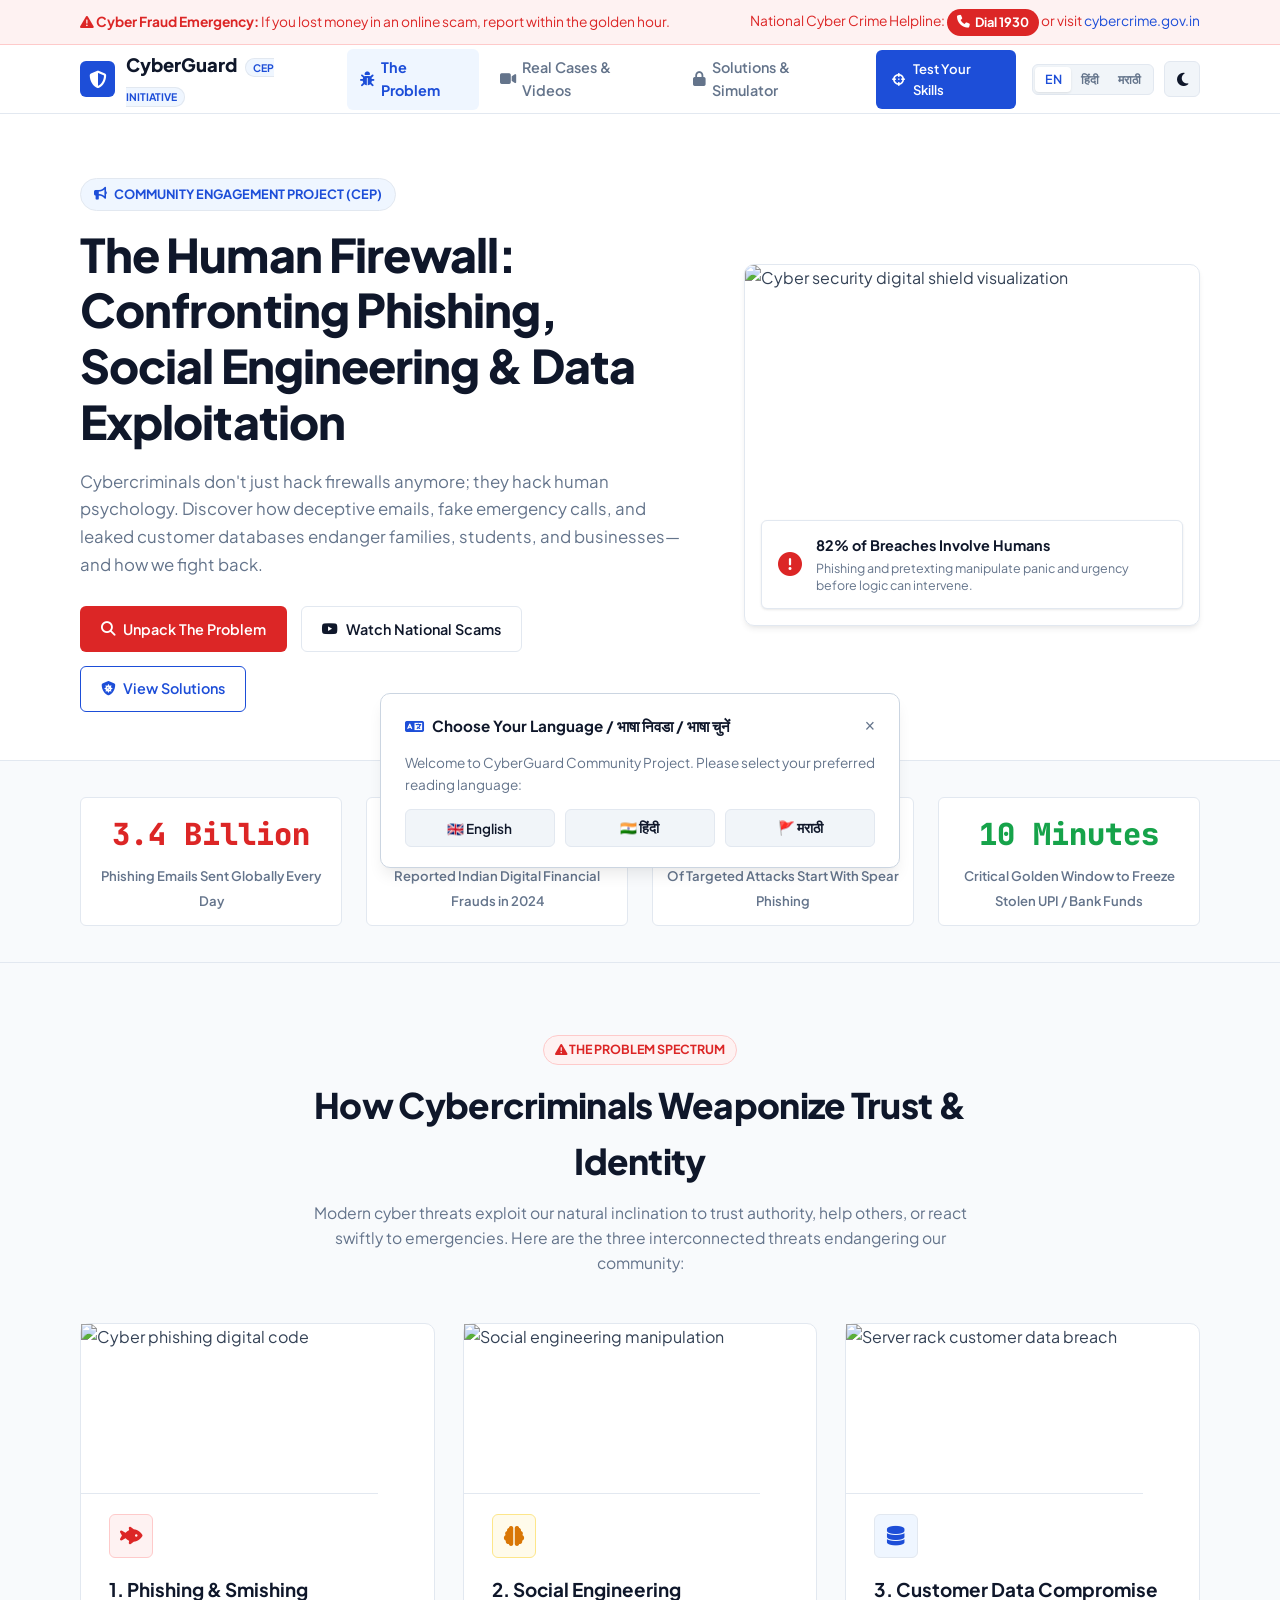
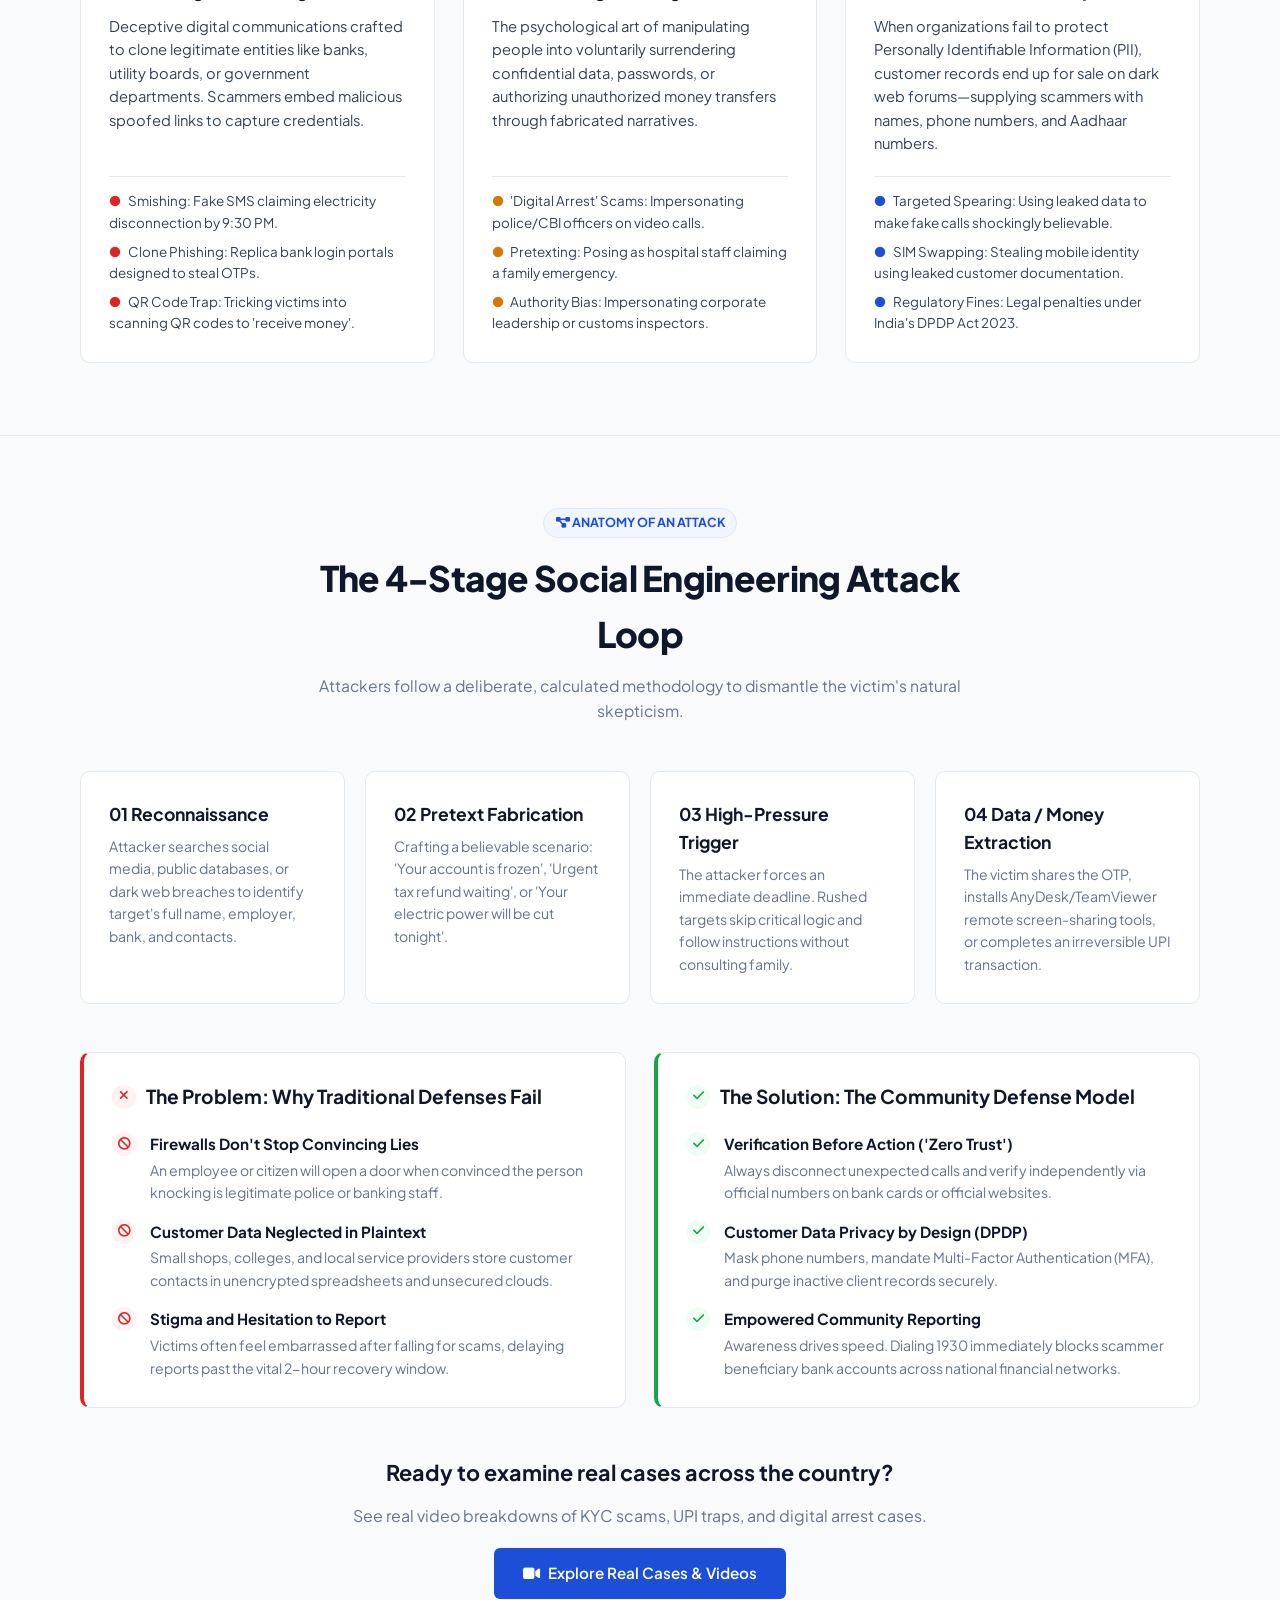
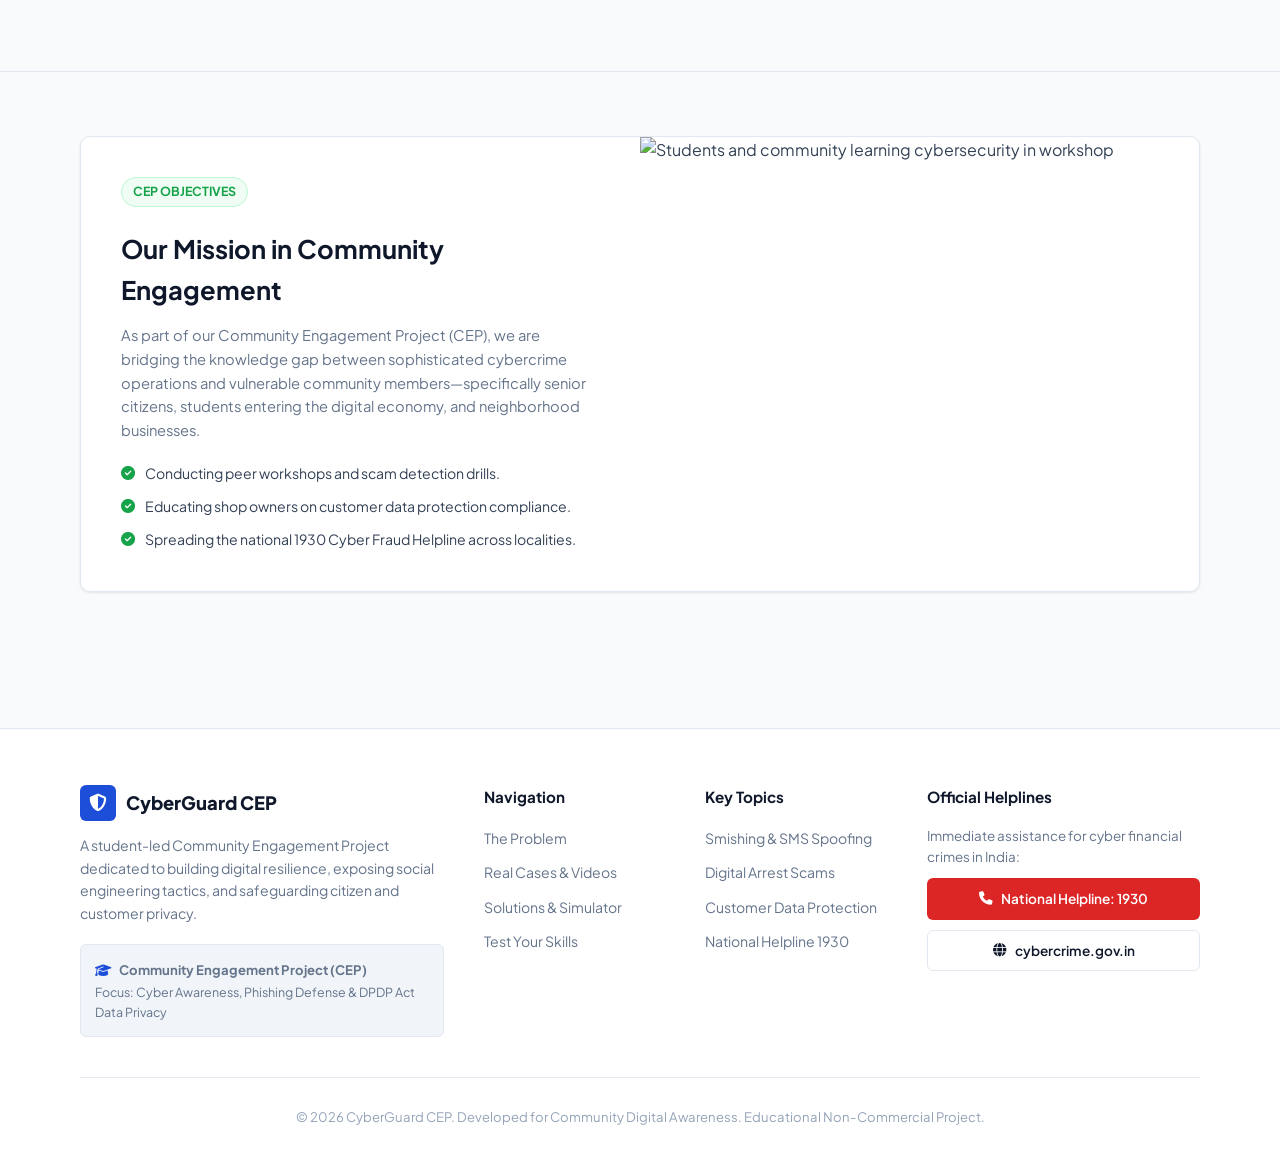
==== index.html @ ff8eccd5 "Initial commit: CyberGuard CEP website with i18n and dark/light theme" ====
<!DOCTYPE html>
<html lang="en">
<head>
  <meta charset="UTF-8">
  <meta name="viewport" content="width=device-width, initial-scale=1.0">
  <title>CyberGuard CEP | Phishing, Social Engineering & Data Protection</title>
  <meta name="description" content="Community Engagement Project on digital fraud awareness, social engineering attack tactics, and customer data privacy defense.">
  <link rel="stylesheet" href="css/style.css">
  <link rel="stylesheet" href="https://cdnjs.cloudflare.com/ajax/libs/font-awesome/6.4.0/css/all.min.css">
</head>
<body>

  <!-- Emergency Helpline Notification Bar -->
  <div class="alert-strip">
    <div class="container">
      <div>
        <i class="fa-solid fa-triangle-exclamation"></i> 
        <strong data-i18n="alert.title">Cyber Fraud Emergency:</strong> 
        <span data-i18n="alert.desc">If you lost money in an online scam, report within the golden hour.</span>
      </div>
      <div>
        <span data-i18n="alert.helpline">National Cyber Crime Helpline:</span> 
        <a href="tel:1930" class="helpline-pill"><i class="fa-solid fa-phone"></i> <span data-i18n="alert.dial">Dial 1930</span></a> 
        or visit <a href="https://cybercrime.gov.in" target="_blank" rel="noopener">cybercrime.gov.in</a>
      </div>
    </div>
  </div>

  <!-- Main Navigation Header -->
  <header class="site-header">
    <div class="container nav-wrapper">
      <a href="index.html" class="brand-logo">
        <div class="brand-icon">
          <i class="fa-solid fa-shield-halved"></i>
        </div>
        <span>CyberGuard <span class="brand-badge" data-i18n="brand.badge">CEP Initiative</span></span>
      </a>

      <button class="mobile-toggle" aria-label="Toggle navigation" aria-expanded="false">
        <i class="fa-solid fa-bars"></i>
      </button>

      <ul class="nav-links">
        <li><a href="index.html" class="nav-link active"><i class="fa-solid fa-bug"></i> <span data-i18n="nav.problem">The Problem</span></a></li>
        <li><a href="cases-and-media.html" class="nav-link"><i class="fa-solid fa-video"></i> <span data-i18n="nav.cases">Real Cases & Videos</span></a></li>
        <li><a href="solutions.html" class="nav-link"><i class="fa-solid fa-lock"></i> <span data-i18n="nav.solutions">Solutions & Simulator</span></a></li>
        <li><a href="solutions.html#interactive-sim" class="btn btn-primary" style="padding: 0.45rem 0.9rem; font-size: 0.82rem;"><i class="fa-solid fa-crosshairs"></i> <span data-i18n="nav.test">Test Your Skills</span></a></li>
      </ul>

      <!-- Controls Hub: Language Switcher + Theme Toggle -->
      <div class="nav-controls">
        <div class="lang-switch" title="Change Language / भाषा बदला">
          <button class="lang-btn active" data-lang="en">EN</button>
          <button class="lang-btn" data-lang="hi">हिंदी</button>
          <button class="lang-btn" data-lang="mr">मराठी</button>
        </div>

        <button class="theme-toggle-btn" aria-label="Toggle dark/light theme" title="Toggle theme">
          <i class="fa-solid fa-moon"></i>
        </button>
      </div>
    </div>
  </header>

  <!-- Hero Section -->
  <section class="hero">
    <div class="container hero-grid">
      <div class="hero-text">
        <div class="hero-tag">
          <i class="fa-solid fa-bullhorn"></i> <span data-i18n="hero.tag">Community Engagement Project (CEP)</span>
        </div>
        <h1 class="hero-title" data-i18n="hero.title">
          The Human Firewall: Confronting Phishing, Social Engineering & Data Exploitation
        </h1>
        <p class="hero-lead" data-i18n="hero.lead">
          Cybercriminals don't just hack firewalls anymore; they hack human psychology. Discover how deceptive emails, fake emergency calls, and leaked customer databases endanger families, students, and businesses—and how we fight back.
        </p>
        <div class="hero-actions">
          <a href="#problem-breakdown" class="btn btn-danger">
            <i class="fa-solid fa-magnifying-glass"></i> <span data-i18n="hero.btn.problem">Unpack The Problem</span>
          </a>
          <a href="cases-and-media.html" class="btn btn-secondary">
            <i class="fa-brands fa-youtube"></i> <span data-i18n="hero.btn.videos">Watch National Scams</span>
          </a>
          <a href="solutions.html" class="btn btn-outline">
            <i class="fa-solid fa-shield-virus"></i> <span data-i18n="hero.btn.solutions">View Solutions</span>
          </a>
        </div>
      </div>

      <div class="hero-visual">
        <div class="hero-image-card">
          <img src="https://images.unsplash.com/photo-1563986768609-322da13575f3?auto=format&fit=crop&w=1000&q=80" alt="Cyber security digital shield visualization">
          <div class="image-overlay-badge">
            <i class="fa-solid fa-circle-exclamation"></i>
            <div>
              <h4 data-i18n="hero.badge.title">82% of Breaches Involve Humans</h4>
              <p data-i18n="hero.badge.desc">Phishing and pretexting manipulate panic and urgency before logic can intervene.</p>
            </div>
          </div>
        </div>
      </div>
    </div>
  </section>

  <!-- Metrics Strip -->
  <div class="metrics-strip">
    <div class="container">
      <div class="metrics-grid">
        <div class="metric-item">
          <span class="metric-number danger" data-i18n="metric1.num">3.4 Billion</span>
          <span class="metric-label" data-i18n="metric1.label">Phishing Emails Sent Globally Every Day</span>
        </div>
        <div class="metric-item">
          <span class="metric-number amber" data-i18n="metric2.num">₹1,750+ Cr</span>
          <span class="metric-label" data-i18n="metric2.label">Reported Indian Digital Financial Frauds in 2024</span>
        </div>
        <div class="metric-item">
          <span class="metric-number" data-i18n="metric3.num">91%</span>
          <span class="metric-label" data-i18n="metric3.label">Of Targeted Attacks Start With Spear Phishing</span>
        </div>
        <div class="metric-item">
          <span class="metric-number" style="color: var(--success);" data-i18n="metric4.num">10 Minutes</span>
          <span class="metric-label" data-i18n="metric4.label">Critical Golden Window to Freeze Stolen UPI / Bank Funds</span>
        </div>
      </div>
    </div>
  </div>

  <!-- Core Problem Breakdown Section -->
  <section class="problems-section" id="problem-breakdown">
    <div class="container">
      <div class="section-header">
        <span class="section-tag danger"><i class="fa-solid fa-triangle-exclamation"></i> <span data-i18n="prob.tag">The Problem Spectrum</span></span>
        <h2 class="section-title" data-i18n="prob.title">How Cybercriminals Weaponize Trust & Identity</h2>
        <p class="section-desc" data-i18n="prob.desc">
          Modern cyber threats exploit our natural inclination to trust authority, help others, or react swiftly to emergencies. Here are the three interconnected threats endangering our community:
        </p>
      </div>

      <div class="cards-grid">
        <!-- Threat 1: Phishing & Smishing -->
        <div class="card">
          <img src="https://images.unsplash.com/photo-1550751827-4bd374c3f58b?auto=format&fit=crop&w=600&q=80" alt="Cyber phishing digital code" class="card-img-top">
          <div class="card-icon red">
            <i class="fa-solid fa-fish-fins"></i>
          </div>
          <h3 class="card-title" data-i18n="card1.title">1. Phishing & Smishing</h3>
          <p class="card-text" data-i18n="card1.desc">
            Deceptive digital communications crafted to clone legitimate entities like banks, utility boards, or government departments. Scammers embed malicious spoofed links to capture credentials.
          </p>
          <div class="threat-meta">
            <div class="threat-item">
              <span style="color: var(--danger); margin-right: 0.3rem;">●</span> <span data-i18n="card1.item1">Smishing: Fake SMS claiming electricity disconnection by 9:30 PM.</span>
            </div>
            <div class="threat-item">
              <span style="color: var(--danger); margin-right: 0.3rem;">●</span> <span data-i18n="card1.item2">Clone Phishing: Replica bank login portals designed to steal OTPs.</span>
            </div>
            <div class="threat-item">
              <span style="color: var(--danger); margin-right: 0.3rem;">●</span> <span data-i18n="card1.item3">QR Code Trap: Tricking victims into scanning QR codes to 'receive money'.</span>
            </div>
          </div>
        </div>

        <!-- Threat 2: Social Engineering -->
        <div class="card">
          <img src="https://images.unsplash.com/photo-1526374965328-7f61d4dc18c5?auto=format&fit=crop&w=600&q=80" alt="Social engineering manipulation" class="card-img-top">
          <div class="card-icon amber">
            <i class="fa-solid fa-brain"></i>
          </div>
          <h3 class="card-title" data-i18n="card2.title">2. Social Engineering</h3>
          <p class="card-text" data-i18n="card2.desc">
            The psychological art of manipulating people into voluntarily surrendering confidential data, passwords, or authorizing unauthorized money transfers through fabricated narratives.
          </p>
          <div class="threat-meta">
            <div class="threat-item">
              <span style="color: var(--warning); margin-right: 0.3rem;">●</span> <span data-i18n="card2.item1">'Digital Arrest' Scams: Impersonating police/CBI officers on video calls.</span>
            </div>
            <div class="threat-item">
              <span style="color: var(--warning); margin-right: 0.3rem;">●</span> <span data-i18n="card2.item2">Pretexting: Posing as hospital staff claiming a family emergency.</span>
            </div>
            <div class="threat-item">
              <span style="color: var(--warning); margin-right: 0.3rem;">●</span> <span data-i18n="card2.item3">Authority Bias: Impersonating corporate leadership or customs inspectors.</span>
            </div>
          </div>
        </div>

        <!-- Threat 3: Customer Data Compromise -->
        <div class="card">
          <img src="https://images.unsplash.com/photo-1558494949-ef010cbdcc31?auto=format&fit=crop&w=600&q=80" alt="Server rack customer data breach" class="card-img-top">
          <div class="card-icon blue">
            <i class="fa-solid fa-database"></i>
          </div>
          <h3 class="card-title" data-i18n="card3.title">3. Customer Data Compromise</h3>
          <p class="card-text" data-i18n="card3.desc">
            When organizations fail to protect Personally Identifiable Information (PII), customer records end up for sale on dark web forums—supplying scammers with names, phone numbers, and Aadhaar numbers.
          </p>
          <div class="threat-meta">
            <div class="threat-item">
              <span style="color: var(--primary); margin-right: 0.3rem;">●</span> <span data-i18n="card3.item1">Targeted Spearing: Using leaked data to make fake calls shockingly believable.</span>
            </div>
            <div class="threat-item">
              <span style="color: var(--primary); margin-right: 0.3rem;">●</span> <span data-i18n="card3.item2">SIM Swapping: Stealing mobile identity using leaked customer documentation.</span>
            </div>
            <div class="threat-item">
              <span style="color: var(--primary); margin-right: 0.3rem;">●</span> <span data-i18n="card3.item3">Regulatory Fines: Legal penalties under India's DPDP Act 2023.</span>
            </div>
          </div>
        </div>
      </div>
    </div>
  </section>

  <!-- Problem Anatomy: The Social Engineering Lifecycle -->
  <section class="comparison-section">
    <div class="container">
      <div class="section-header">
        <span class="section-tag"><i class="fa-solid fa-diagram-project"></i> <span data-i18n="loop.tag">Anatomy of an Attack</span></span>
        <h2 class="section-title" data-i18n="loop.title">The 4-Stage Social Engineering Attack Loop</h2>
        <p class="section-desc" data-i18n="loop.desc">
          Attackers follow a deliberate, calculated methodology to dismantle the victim's natural skepticism.
        </p>
      </div>

      <div style="display: grid; grid-template-columns: repeat(auto-fit, minmax(240px, 1fr)); gap: 1.25rem; margin-bottom: 3rem;">
        <div class="comp-box">
          <h4 style="font-size: 1.1rem; color: var(--text-main); margin-bottom: 0.4rem;" data-i18n="loop.s1.title">01 Reconnaissance</h4>
          <p style="font-size: 0.88rem; color: var(--text-muted);" data-i18n="loop.s1.desc">Attacker searches social media, public databases, or dark web breaches to identify target's full name, employer, bank, and contacts.</p>
        </div>

        <div class="comp-box">
          <h4 style="font-size: 1.1rem; color: var(--text-main); margin-bottom: 0.4rem;" data-i18n="loop.s2.title">02 Pretext Fabrication</h4>
          <p style="font-size: 0.88rem; color: var(--text-muted);" data-i18n="loop.s2.desc">Crafting a believable scenario: 'Your account is frozen', 'Urgent tax refund waiting', or 'Your electric power will be cut tonight'.</p>
        </div>

        <div class="comp-box">
          <h4 style="font-size: 1.1rem; color: var(--text-main); margin-bottom: 0.4rem;" data-i18n="loop.s3.title">03 High-Pressure Trigger</h4>
          <p style="font-size: 0.88rem; color: var(--text-muted);" data-i18n="loop.s3.desc">The attacker forces an immediate deadline. Rushed targets skip critical logic and follow instructions without consulting family.</p>
        </div>

        <div class="comp-box">
          <h4 style="font-size: 1.1rem; color: var(--text-main); margin-bottom: 0.4rem;" data-i18n="loop.s4.title">04 Data / Money Extraction</h4>
          <p style="font-size: 0.88rem; color: var(--text-muted);" data-i18n="loop.s4.desc">The victim shares the OTP, installs AnyDesk/TeamViewer remote screen-sharing tools, or completes an irreversible UPI transaction.</p>
        </div>
      </div>

      <!-- Problem vs Solution Direct Comparison Grid -->
      <div class="comparison-grid">
        <div class="comp-box problem">
          <div class="comp-header">
            <span class="comp-icon danger"><i class="fa-solid fa-xmark"></i></span>
            <h3 data-i18n="comp.prob.title">The Problem: Why Traditional Defenses Fail</h3>
          </div>
          <ul class="comp-list">
            <li class="comp-item">
              <div class="comp-icon danger"><i class="fa-solid fa-ban"></i></div>
              <div class="comp-details">
                <strong data-i18n="comp.prob.1.t">Firewalls Don't Stop Convincing Lies</strong>
                <p data-i18n="comp.prob.1.d">An employee or citizen will open a door when convinced the person knocking is legitimate police or banking staff.</p>
              </div>
            </li>
            <li class="comp-item">
              <div class="comp-icon danger"><i class="fa-solid fa-ban"></i></div>
              <div class="comp-details">
                <strong data-i18n="comp.prob.2.t">Customer Data Neglected in Plaintext</strong>
                <p data-i18n="comp.prob.2.d">Small shops, colleges, and local service providers store customer contacts in unencrypted spreadsheets and unsecured clouds.</p>
              </div>
            </li>
            <li class="comp-item">
              <div class="comp-icon danger"><i class="fa-solid fa-ban"></i></div>
              <div class="comp-details">
                <strong data-i18n="comp.prob.3.t">Stigma and Hesitation to Report</strong>
                <p data-i18n="comp.prob.3.d">Victims often feel embarrassed after falling for scams, delaying reports past the vital 2-hour recovery window.</p>
              </div>
            </li>
          </ul>
        </div>

        <div class="comp-box solution">
          <div class="comp-header">
            <span class="comp-icon success"><i class="fa-solid fa-check"></i></span>
            <h3 data-i18n="comp.sol.title">The Solution: The Community Defense Model</h3>
          </div>
          <ul class="comp-list">
            <li class="comp-item">
              <div class="comp-icon success"><i class="fa-solid fa-check"></i></div>
              <div class="comp-details">
                <strong data-i18n="comp.sol.1.t">Verification Before Action ('Zero Trust')</strong>
                <p data-i18n="comp.sol.1.d">Always disconnect unexpected calls and verify independently via official numbers on bank cards or official websites.</p>
              </div>
            </li>
            <li class="comp-item">
              <div class="comp-icon success"><i class="fa-solid fa-check"></i></div>
              <div class="comp-details">
                <strong data-i18n="comp.sol.2.t">Customer Data Privacy by Design (DPDP)</strong>
                <p data-i18n="comp.sol.2.d">Mask phone numbers, mandate Multi-Factor Authentication (MFA), and purge inactive client records securely.</p>
              </div>
            </li>
            <li class="comp-item">
              <div class="comp-icon success"><i class="fa-solid fa-check"></i></div>
              <div class="comp-details">
                <strong data-i18n="comp.sol.3.t">Empowered Community Reporting</strong>
                <p data-i18n="comp.sol.3.d">Awareness drives speed. Dialing 1930 immediately blocks scammer beneficiary bank accounts across national financial networks.</p>
              </div>
            </li>
          </ul>
        </div>
      </div>

      <!-- Quick Action CTA -->
      <div style="text-align: center; margin-top: 3rem;">
        <h3 style="font-size: 1.35rem; margin-bottom: 0.75rem; color: var(--text-main);" data-i18n="cta.cases.title">Ready to examine real cases across the country?</h3>
        <p style="color: var(--text-muted); margin-bottom: 1.25rem;" data-i18n="cta.cases.desc">See real video breakdowns of KYC scams, UPI traps, and digital arrest cases.</p>
        <a href="cases-and-media.html" class="btn btn-primary" style="font-size: 0.95rem; padding: 0.75rem 1.75rem;">
          <i class="fa-solid fa-video"></i> <span data-i18n="cta.cases.btn">Explore Real Cases & Videos</span>
        </a>
      </div>
    </div>
  </section>

  <!-- Community Impact & Workshop Section -->
  <section style="padding: 4rem 0;">
    <div class="container">
      <div style="background-color: var(--bg-surface); border: 1px solid var(--border-color); border-radius: var(--radius-md); overflow: hidden; display: grid; grid-template-columns: 1fr 1fr; align-items: center; box-shadow: var(--shadow-sm);">
        <div style="padding: 2.5rem;">
          <span class="section-tag success" data-i18n="ws.tag">CEP Objectives</span>
          <h3 style="font-size: 1.6rem; margin: 0.65rem 0 0.85rem; color: var(--text-main);" data-i18n="ws.title">Our Mission in Community Engagement</h3>
          <p style="color: var(--text-muted); font-size: 0.92rem; margin-bottom: 1.25rem;" data-i18n="ws.desc">
            As part of our Community Engagement Project (CEP), we are bridging the knowledge gap between sophisticated cybercrime operations and vulnerable community members—specifically senior citizens, students entering the digital economy, and neighborhood businesses.
          </p>
          <div style="display: flex; flex-direction: column; gap: 0.65rem;">
            <div style="display: flex; align-items: center; gap: 0.65rem; color: var(--text-body); font-size: 0.88rem;">
              <i class="fa-solid fa-circle-check" style="color: var(--success);"></i> <span data-i18n="ws.i1">Conducting peer workshops and scam detection drills.</span>
            </div>
            <div style="display: flex; align-items: center; gap: 0.65rem; color: var(--text-body); font-size: 0.88rem;">
              <i class="fa-solid fa-circle-check" style="color: var(--success);"></i> <span data-i18n="ws.i2">Educating shop owners on customer data protection compliance.</span>
            </div>
            <div style="display: flex; align-items: center; gap: 0.65rem; color: var(--text-body); font-size: 0.88rem;">
              <i class="fa-solid fa-circle-check" style="color: var(--success);"></i> <span data-i18n="ws.i3">Spreading the national 1930 Cyber Fraud Helpline across localities.</span>
            </div>
          </div>
        </div>
        <div style="height: 100%; min-height: 300px;">
          <img src="https://images.unsplash.com/photo-1531482615713-2afd69097998?auto=format&fit=crop&w=800&q=80" alt="Students and community learning cybersecurity in workshop" style="width: 100%; height: 100%; object-fit: cover;">
        </div>
      </div>
    </div>
  </section>

  <!-- Site Footer -->
  <footer class="site-footer">
    <div class="container">
      <div class="footer-grid">
        <div class="footer-col">
          <div class="brand-logo" style="margin-bottom: 0.85rem;">
            <div class="brand-icon"><i class="fa-solid fa-shield-halved"></i></div>
            <span>CyberGuard CEP</span>
          </div>
          <p style="font-size: 0.88rem; color: var(--text-muted); margin-bottom: 1.25rem;" data-i18n="footer.desc">
            A student-led Community Engagement Project dedicated to building digital resilience, exposing social engineering tactics, and safeguarding citizen and customer privacy.
          </p>
          <div class="cep-badge-box">
            <i class="fa-solid fa-graduation-cap" style="color: var(--primary); margin-right: 0.4rem;"></i>
            <strong data-i18n="footer.badge.t">Community Engagement Project (CEP)</strong>
            <div style="font-size: 0.78rem; margin-top: 0.2rem;" data-i18n="footer.badge.d">Focus: Cyber Awareness, Phishing Defense & DPDP Act Data Privacy</div>
          </div>
        </div>

        <div class="footer-col">
          <h4 data-i18n="footer.nav">Navigation</h4>
          <ul class="footer-links">
            <li><a href="index.html" data-i18n="nav.problem">The Problem</a></li>
            <li><a href="cases-and-media.html" data-i18n="nav.cases">Real Cases & Videos</a></li>
            <li><a href="solutions.html" data-i18n="nav.solutions">Solutions & Simulator</a></li>
            <li><a href="solutions.html#interactive-sim" data-i18n="nav.test">Test Your Skills</a></li>
          </ul>
        </div>

        <div class="footer-col">
          <h4 data-i18n="footer.topics">Key Topics</h4>
          <ul class="footer-links">
            <li><a href="index.html#problem-breakdown">Smishing & SMS Spoofing</a></li>
            <li><a href="cases-and-media.html#scenarios">Digital Arrest Scams</a></li>
            <li><a href="solutions.html#customer-protection">Customer Data Protection</a></li>
            <li><a href="solutions.html#emergency-response">National Helpline 1930</a></li>
          </ul>
        </div>

        <div class="footer-col">
          <h4 data-i18n="footer.help">Official Helplines</h4>
          <p style="font-size: 0.84rem; color: var(--text-muted); margin-bottom: 0.65rem;" data-i18n="footer.help.desc">
            Immediate assistance for cyber financial crimes in India:
          </p>
          <div style="margin-bottom: 0.65rem;">
            <a href="tel:1930" class="btn btn-danger" style="width: 100%; font-size: 0.85rem; padding: 0.55rem;">
              <i class="fa-solid fa-phone"></i> National Helpline: 1930
            </a>
          </div>
          <a href="https://cybercrime.gov.in" target="_blank" rel="noopener" class="btn btn-secondary" style="width: 100%; font-size: 0.85rem; padding: 0.55rem;">
            <i class="fa-solid fa-globe"></i> cybercrime.gov.in
          </a>
        </div>
      </div>

      <div class="footer-bottom">
        <p data-i18n="footer.copy">© 2026 CyberGuard CEP. Developed for Community Digital Awareness. Educational Non-Commercial Project.</p>
      </div>
    </div>
  </footer>

  <!-- Language Selection Toast (Prompted on initial visit) -->
  <div class="lang-toast-container" id="lang-toast">
    <div class="lang-toast">
      <div class="lang-toast-header">
        <h4><i class="fa-solid fa-language" style="color: var(--primary);"></i> <span data-i18n="toast.title">Choose Your Language / भाषा निवडा / भाषा चुनें</span></h4>
        <button class="lang-toast-close" aria-label="Close language selector">&times;</button>
      </div>
      <div class="lang-toast-body">
        <p data-i18n="toast.desc">Welcome to CyberGuard Community Project. Please select your preferred reading language:</p>
      </div>
      <div class="lang-toast-options">
        <button class="lang-toast-btn" data-lang="en">🇬🇧 English</button>
        <button class="lang-toast-btn" data-lang="hi">🇮🇳 हिंदी</button>
        <button class="lang-toast-btn" data-lang="mr">🚩 मराठी</button>
      </div>
    </div>
  </div>

  <script src="js/i18n.js"></script>
  <script src="js/main.js"></script>
</body>
</html>
---- css/style.css ----
/* ==========================================================================
   CyberGuard CEP - Community Engagement Project
   Clean, Professional, Handcrafted Stylesheet with Light/Dark Theme & i18n
   ========================================================================== */

@import url('https://fonts.googleapis.com/css2?family=Plus+Jakarta+Sans:wght@400;500;600;700;800&family=JetBrains+Mono:wght@400;500;600&display=swap');

/* --- LIGHT THEME (Default) --- */
:root {
  --bg-page: #f8fafc;
  --bg-surface: #ffffff;
  --bg-subtle: #f1f5f9;
  --bg-card: #ffffff;
  --bg-card-hover: #f8fafc;

  --border-color: #e2e8f0;
  --border-hover: #cbd5e1;

  --text-main: #0f172a;
  --text-body: #334155;
  --text-muted: #64748b;
  --text-dim: #94a3b8;

  --primary: #1d4ed8;       /* Trustworthy Navy / Royal Blue */
  --primary-hover: #1e40af;
  --primary-subtle: #eff6ff;

  --danger: #dc2626;
  --danger-subtle: #fef2f2;
  --danger-border: #fecaca;

  --warning: #d97706;
  --warning-subtle: #fffbeb;
  --warning-border: #fde68a;

  --success: #16a34a;
  --success-subtle: #f0fdf4;
  --success-border: #bbf7d0;

  --radius-sm: 6px;
  --radius-md: 10px;
  --radius-lg: 16px;
  --radius-full: 9999px;

  --shadow-sm: 0 1px 3px rgba(0, 0, 0, 0.06), 0 1px 2px rgba(0, 0, 0, 0.04);
  --shadow-md: 0 4px 6px -1px rgba(0, 0, 0, 0.07), 0 2px 4px -2px rgba(0, 0, 0, 0.05);
  --shadow-lg: 0 10px 15px -3px rgba(0, 0, 0, 0.08), 0 4px 6px -4px rgba(0, 0, 0, 0.04);

  --header-bg: rgba(255, 255, 255, 0.94);
  --header-border: #e2e8f0;
  --code-bg: #f1f5f9;
}

/* --- DARK THEME OVERRIDES --- */
[data-theme="dark"] {
  --bg-page: #0b1120;
  --bg-surface: #131d33;
  --bg-subtle: #1a2642;
  --bg-card: #15203b;
  --bg-card-hover: #1c2b4e;

  --border-color: #243456;
  --border-hover: #334b7a;

  --text-main: #f8fafc;
  --text-body: #cbd5e1;
  --text-muted: #94a3b8;
  --text-dim: #64748b;

  --primary: #38bdf8;
  --primary-hover: #0ea5e9;
  --primary-subtle: rgba(56, 189, 248, 0.12);

  --danger: #ef4444;
  --danger-subtle: rgba(239, 68, 68, 0.14);
  --danger-border: rgba(239, 68, 68, 0.3);

  --warning: #f59e0b;
  --warning-subtle: rgba(245, 158, 11, 0.14);
  --warning-border: rgba(245, 158, 11, 0.3);

  --success: #10b981;
  --success-subtle: rgba(16, 185, 129, 0.14);
  --success-border: rgba(16, 185, 129, 0.3);

  --shadow-sm: 0 1px 3px rgba(0, 0, 0, 0.3);
  --shadow-md: 0 4px 8px rgba(0, 0, 0, 0.4);
  --shadow-lg: 0 10px 20px rgba(0, 0, 0, 0.5);

  --header-bg: rgba(11, 17, 32, 0.92);
  --header-border: #243456;
  --code-bg: #1a2642;
}

/* --- RESET & FOUNDATION --- */
*, *::before, *::after {
  box-sizing: border-box;
  margin: 0;
  padding: 0;
}

html {
  scroll-behavior: smooth;
  font-size: 16px;
}

body {
  font-family: 'Plus Jakarta Sans', system-ui, -apple-system, sans-serif;
  background-color: var(--bg-page);
  color: var(--text-body);
  line-height: 1.6;
  transition: background-color 0.25s ease, color 0.25s ease;
  min-height: 100vh;
}

a {
  color: var(--primary);
  text-decoration: none;
  transition: color 0.2s ease;
}

a:hover {
  text-decoration: underline;
}

img {
  max-width: 100%;
  height: auto;
  display: block;
}

.container {
  width: 100%;
  max-width: 1160px;
  margin: 0 auto;
  padding: 0 1.25rem;
}

/* --- EMERGENCY STRIP --- */
.alert-strip {
  background-color: var(--danger-subtle);
  border-bottom: 1px solid var(--danger-border);
  padding: 0.55rem 0;
  font-size: 0.86rem;
  color: var(--danger);
}

.alert-strip .container {
  display: flex;
  align-items: center;
  justify-content: space-between;
  flex-wrap: wrap;
  gap: 0.5rem;
}

.alert-strip strong {
  font-weight: 700;
}

.helpline-pill {
  background-color: var(--danger);
  color: #ffffff !important;
  padding: 0.2rem 0.6rem;
  border-radius: var(--radius-full);
  font-weight: 700;
  font-size: 0.8rem;
  display: inline-flex;
  align-items: center;
  gap: 0.35rem;
  text-decoration: none !important;
}

.helpline-pill:hover {
  opacity: 0.9;
}

/* --- SITE HEADER & NAVBAR --- */
.site-header {
  position: sticky;
  top: 0;
  z-index: 999;
  background-color: var(--header-bg);
  backdrop-filter: blur(12px);
  -webkit-backdrop-filter: blur(12px);
  border-bottom: 1px solid var(--header-border);
  transition: background-color 0.25s ease, border-color 0.25s ease;
}

.nav-wrapper {
  display: flex;
  align-items: center;
  justify-content: space-between;
  height: 68px;
  gap: 1rem;
}

.brand-logo {
  display: flex;
  align-items: center;
  gap: 0.65rem;
  font-size: 1.15rem;
  font-weight: 800;
  color: var(--text-main);
  text-decoration: none !important;
}

.brand-icon {
  width: 36px;
  height: 36px;
  background: var(--primary);
  border-radius: var(--radius-sm);
  display: flex;
  align-items: center;
  justify-content: center;
  color: #ffffff;
  font-size: 1.1rem;
}

.brand-badge {
  font-size: 0.65rem;
  font-weight: 700;
  text-transform: uppercase;
  background: var(--primary-subtle);
  color: var(--primary);
  border: 1px solid var(--border-color);
  padding: 0.15rem 0.45rem;
  border-radius: var(--radius-full);
  margin-left: 0.35rem;
}

.nav-links {
  display: flex;
  align-items: center;
  gap: 0.5rem;
  list-style: none;
}

.nav-link {
  font-size: 0.9rem;
  font-weight: 600;
  color: var(--text-muted);
  padding: 0.45rem 0.8rem;
  border-radius: var(--radius-sm);
  text-decoration: none !important;
  transition: all 0.2s ease;
  display: inline-flex;
  align-items: center;
  gap: 0.4rem;
}

.nav-link:hover {
  color: var(--text-main);
  background-color: var(--bg-subtle);
}

.nav-link.active {
  color: var(--primary);
  background-color: var(--primary-subtle);
  font-weight: 700;
}

/* Control Hub: Language switcher + Theme toggle */
.nav-controls {
  display: flex;
  align-items: center;
  gap: 0.65rem;
}

.lang-switch {
  display: flex;
  background-color: var(--bg-subtle);
  border: 1px solid var(--border-color);
  border-radius: var(--radius-sm);
  padding: 2px;
}

.lang-btn {
  background: none;
  border: none;
  padding: 0.3rem 0.6rem;
  font-size: 0.78rem;
  font-weight: 600;
  font-family: inherit;
  color: var(--text-muted);
  border-radius: 4px;
  cursor: pointer;
  transition: all 0.2s ease;
}

.lang-btn:hover {
  color: var(--text-main);
}

.lang-btn.active {
  background-color: var(--bg-surface);
  color: var(--primary);
  box-shadow: var(--shadow-sm);
}

.theme-toggle-btn {
  background-color: var(--bg-subtle);
  border: 1px solid var(--border-color);
  color: var(--text-main);
  width: 36px;
  height: 36px;
  border-radius: var(--radius-sm);
  display: flex;
  align-items: center;
  justify-content: center;
  cursor: pointer;
  transition: all 0.2s ease;
  font-size: 0.95rem;
}

.theme-toggle-btn:hover {
  background-color: var(--border-color);
}

.mobile-toggle {
  display: none;
  background: none;
  border: none;
  color: var(--text-main);
  font-size: 1.35rem;
  cursor: pointer;
}

/* --- BUTTONS --- */
.btn {
  display: inline-flex;
  align-items: center;
  justify-content: center;
  gap: 0.5rem;
  font-family: inherit;
  font-size: 0.9rem;
  font-weight: 600;
  padding: 0.65rem 1.25rem;
  border-radius: var(--radius-sm);
  border: 1px solid transparent;
  cursor: pointer;
  transition: all 0.2s ease;
  text-decoration: none !important;
}

.btn-primary {
  background-color: var(--primary);
  color: #ffffff !important;
}

.btn-primary:hover {
  background-color: var(--primary-hover);
  transform: translateY(-1px);
  box-shadow: var(--shadow-sm);
}

.btn-danger {
  background-color: var(--danger);
  color: #ffffff !important;
}

.btn-danger:hover {
  opacity: 0.92;
  transform: translateY(-1px);
}

.btn-secondary {
  background-color: var(--bg-surface);
  color: var(--text-main) !important;
  border-color: var(--border-color);
}

.btn-secondary:hover {
  background-color: var(--bg-subtle);
  border-color: var(--border-hover);
}

.btn-outline {
  background-color: transparent;
  color: var(--primary) !important;
  border-color: var(--primary);
}

.btn-outline:hover {
  background-color: var(--primary-subtle);
}

/* --- HERO SECTION --- */
.hero {
  padding: 4rem 0 3rem;
  background-color: var(--bg-surface);
  border-bottom: 1px solid var(--border-color);
}

.hero-grid {
  display: grid;
  grid-template-columns: 1.15fr 0.85fr;
  align-items: center;
  gap: 3rem;
}

.hero-tag {
  display: inline-flex;
  align-items: center;
  gap: 0.45rem;
  background-color: var(--primary-subtle);
  color: var(--primary);
  border: 1px solid var(--border-color);
  padding: 0.3rem 0.8rem;
  border-radius: var(--radius-full);
  font-size: 0.8rem;
  font-weight: 700;
  text-transform: uppercase;
  margin-bottom: 1rem;
}

.hero-title {
  font-size: clamp(2rem, 3.8vw, 2.9rem);
  font-weight: 800;
  line-height: 1.2;
  color: var(--text-main);
  letter-spacing: -0.02em;
  margin-bottom: 1.15rem;
}

.hero-title .highlight {
  color: var(--primary);
}

.hero-lead {
  font-size: 1.05rem;
  color: var(--text-muted);
  margin-bottom: 1.75rem;
  line-height: 1.65;
}

.hero-actions {
  display: flex;
  gap: 0.85rem;
  flex-wrap: wrap;
}

.hero-visual {
  position: relative;
}

.hero-image-card {
  position: relative;
  border-radius: var(--radius-md);
  overflow: hidden;
  border: 1px solid var(--border-color);
  box-shadow: var(--shadow-md);
}

.hero-image-card img {
  width: 100%;
  height: 360px;
  object-fit: cover;
}

.image-overlay-badge {
  position: absolute;
  bottom: 1rem;
  left: 1rem;
  right: 1rem;
  background: var(--bg-surface);
  border: 1px solid var(--border-color);
  padding: 0.85rem 1rem;
  border-radius: var(--radius-sm);
  display: flex;
  align-items: center;
  gap: 0.85rem;
  box-shadow: var(--shadow-sm);
}

.image-overlay-badge i {
  font-size: 1.5rem;
  color: var(--danger);
  flex-shrink: 0;
}

.image-overlay-badge h4 {
  font-size: 0.9rem;
  font-weight: 700;
  color: var(--text-main);
  margin-bottom: 0.15rem;
}

.image-overlay-badge p {
  font-size: 0.78rem;
  color: var(--text-muted);
  line-height: 1.4;
}

/* --- METRICS STRIP --- */
.metrics-strip {
  padding: 2.25rem 0;
  background-color: var(--bg-page);
  border-bottom: 1px solid var(--border-color);
}

.metrics-grid {
  display: grid;
  grid-template-columns: repeat(4, 1fr);
  gap: 1.5rem;
}

.metric-item {
  text-align: center;
  padding: 0.75rem;
  background: var(--bg-surface);
  border: 1px solid var(--border-color);
  border-radius: var(--radius-sm);
}

.metric-number {
  font-family: 'JetBrains Mono', monospace;
  font-size: 1.9rem;
  font-weight: 800;
  color: var(--primary);
  display: block;
  margin-bottom: 0.2rem;
}

.metric-number.danger {
  color: var(--danger);
}

.metric-number.amber {
  color: var(--warning);
}

.metric-label {
  font-size: 0.82rem;
  color: var(--text-muted);
  font-weight: 600;
}

/* --- SECTION HEADERS --- */
.section-header {
  text-align: center;
  max-width: 680px;
  margin: 0 auto 3rem;
}

.section-tag {
  display: inline-block;
  font-size: 0.78rem;
  font-weight: 700;
  text-transform: uppercase;
  color: var(--primary);
  background-color: var(--primary-subtle);
  border: 1px solid var(--border-color);
  padding: 0.25rem 0.7rem;
  border-radius: var(--radius-full);
  margin-bottom: 0.75rem;
}

.section-tag.danger {
  color: var(--danger);
  background-color: var(--danger-subtle);
  border-color: var(--danger-border);
}

.section-tag.amber {
  color: var(--warning);
  background-color: var(--warning-subtle);
  border-color: var(--warning-border);
}

.section-tag.success {
  color: var(--success);
  background-color: var(--success-subtle);
  border-color: var(--success-border);
}

.section-title {
  font-size: clamp(1.6rem, 2.8vw, 2.2rem);
  font-weight: 800;
  color: var(--text-main);
  letter-spacing: -0.02em;
  margin-bottom: 0.65rem;
}

.section-desc {
  font-size: 0.98rem;
  color: var(--text-muted);
  line-height: 1.6;
}

/* --- CARDS & GRID --- */
.problems-section {
  padding: 4.5rem 0;
}

.cards-grid {
  display: grid;
  grid-template-columns: repeat(auto-fit, minmax(320px, 1fr));
  gap: 1.75rem;
}

.card {
  background-color: var(--bg-surface);
  border: 1px solid var(--border-color);
  border-radius: var(--radius-md);
  padding: 1.75rem;
  transition: border-color 0.2s ease, box-shadow 0.2s ease;
  display: flex;
  flex-direction: column;
}

.card:hover {
  border-color: var(--border-hover);
  box-shadow: var(--shadow-md);
}

.card-img-top {
  height: 170px;
  width: calc(100% + 3.5rem);
  margin: -1.75rem -1.75rem 1.25rem -1.75rem;
  object-fit: cover;
  border-bottom: 1px solid var(--border-color);
}

.card-icon {
  width: 44px;
  height: 44px;
  border-radius: var(--radius-sm);
  display: flex;
  align-items: center;
  justify-content: center;
  font-size: 1.25rem;
  margin-bottom: 1rem;
}

.card-icon.red {
  background-color: var(--danger-subtle);
  color: var(--danger);
  border: 1px solid var(--danger-border);
}

.card-icon.amber {
  background-color: var(--warning-subtle);
  color: var(--warning);
  border: 1px solid var(--warning-border);
}

.card-icon.blue {
  background-color: var(--primary-subtle);
  color: var(--primary);
  border: 1px solid var(--border-color);
}

.card-icon.emerald {
  background-color: var(--success-subtle);
  color: var(--success);
  border: 1px solid var(--success-border);
}

.card-title {
  font-size: 1.18rem;
  font-weight: 700;
  color: var(--text-main);
  margin-bottom: 0.65rem;
}

.card-text {
  font-size: 0.92rem;
  color: var(--text-body);
  margin-bottom: 1.25rem;
  flex-grow: 1;
}

.threat-meta {
  display: flex;
  flex-direction: column;
  gap: 0.45rem;
  padding-top: 0.85rem;
  border-top: 1px solid var(--border-color);
  font-size: 0.84rem;
}

.threat-item {
  color: var(--text-body);
}

.threat-item strong {
  color: var(--text-main);
}

/* --- COMPARISON BOXES --- */
.comparison-section {
  padding: 4.5rem 0;
  background-color: var(--bg-page);
  border-top: 1px solid var(--border-color);
  border-bottom: 1px solid var(--border-color);
}

.comparison-grid {
  display: grid;
  grid-template-columns: 1fr 1fr;
  gap: 1.75rem;
}

.comp-box {
  background-color: var(--bg-surface);
  border: 1px solid var(--border-color);
  border-radius: var(--radius-md);
  padding: 1.75rem;
}

.comp-box.problem {
  border-left: 4px solid var(--danger);
}

.comp-box.solution {
  border-left: 4px solid var(--success);
}

.comp-header {
  display: flex;
  align-items: center;
  gap: 0.65rem;
  margin-bottom: 1.25rem;
}

.comp-header h3 {
  font-size: 1.2rem;
  font-weight: 700;
  color: var(--text-main);
}

.comp-list {
  list-style: none;
  display: flex;
  flex-direction: column;
  gap: 1rem;
}

.comp-item {
  display: flex;
  gap: 0.85rem;
}

.comp-icon {
  flex-shrink: 0;
  width: 24px;
  height: 24px;
  border-radius: var(--radius-full);
  display: flex;
  align-items: center;
  justify-content: center;
  font-size: 0.8rem;
  font-weight: bold;
}

.comp-icon.danger {
  background-color: var(--danger-subtle);
  color: var(--danger);
}

.comp-icon.success {
  background-color: var(--success-subtle);
  color: var(--success);
}

.comp-details strong {
  display: block;
  font-size: 0.95rem;
  color: var(--text-main);
  margin-bottom: 0.15rem;
}

.comp-details p {
  font-size: 0.88rem;
  color: var(--text-muted);
}

/* --- VIDEOS GRID --- */
.video-section {
  padding: 4.5rem 0;
}

.video-grid {
  display: grid;
  grid-template-columns: repeat(auto-fit, minmax(340px, 1fr));
  gap: 1.75rem;
}

.video-card {
  background-color: var(--bg-surface);
  border: 1px solid var(--border-color);
  border-radius: var(--radius-md);
  overflow: hidden;
  display: flex;
  flex-direction: column;
  box-shadow: var(--shadow-sm);
}

.video-wrapper {
  position: relative;
  padding-bottom: 56.25%;
  height: 0;
  background: #000;
}

.video-wrapper iframe {
  position: absolute;
  top: 0;
  left: 0;
  width: 100%;
  height: 100%;
  border: 0;
}

.video-content {
  padding: 1.25rem;
  flex-grow: 1;
  display: flex;
  flex-direction: column;
}

.video-badge {
  font-size: 0.72rem;
  font-weight: 700;
  text-transform: uppercase;
  color: var(--primary);
  margin-bottom: 0.4rem;
  display: flex;
  align-items: center;
  gap: 0.35rem;
}

.video-title {
  font-size: 1.05rem;
  font-weight: 700;
  color: var(--text-main);
  margin-bottom: 0.4rem;
  line-height: 1.35;
}

.video-desc {
  font-size: 0.88rem;
  color: var(--text-muted);
  margin-bottom: 1rem;
  flex-grow: 1;
}

.video-footer {
  display: flex;
  align-items: center;
  justify-content: space-between;
  border-top: 1px solid var(--border-color);
  padding-top: 0.75rem;
  font-size: 0.78rem;
  color: var(--text-dim);
}

/* --- CASE STUDIES --- */
.case-item {
  display: grid;
  grid-template-columns: 320px 1fr;
  background-color: var(--bg-surface);
  border: 1px solid var(--border-color);
  border-radius: var(--radius-md);
  overflow: hidden;
  margin-bottom: 1.75rem;
  box-shadow: var(--shadow-sm);
}

.case-img-box img {
  width: 100%;
  height: 100%;
  object-fit: cover;
}

.case-content {
  padding: 1.75rem;
}

.case-badge {
  display: inline-block;
  font-size: 0.72rem;
  font-weight: 700;
  padding: 0.2rem 0.55rem;
  border-radius: var(--radius-full);
  margin-bottom: 0.65rem;
  background-color: var(--warning-subtle);
  color: var(--warning);
  border: 1px solid var(--warning-border);
}

.case-title {
  font-size: 1.22rem;
  font-weight: 700;
  color: var(--text-main);
  margin-bottom: 0.65rem;
}

.case-text {
  font-size: 0.92rem;
  color: var(--text-body);
  margin-bottom: 1.15rem;
}

.case-breakdown {
  display: grid;
  grid-template-columns: 1fr 1fr;
  gap: 1rem;
  background-color: var(--bg-subtle);
  padding: 1rem;
  border-radius: var(--radius-sm);
  border-left: 3px solid var(--danger);
  font-size: 0.84rem;
}

.breakdown-box strong {
  display: block;
  color: var(--text-main);
  margin-bottom: 0.2rem;
}

/* --- INTERACTIVE SIMULATOR --- */
.simulator-box {
  background-color: var(--bg-surface);
  border: 1px solid var(--border-color);
  border-radius: var(--radius-md);
  padding: 2rem;
  max-width: 820px;
  margin: 0 auto;
  box-shadow: var(--shadow-md);
}

.sim-header {
  display: flex;
  justify-content: space-between;
  align-items: center;
  margin-bottom: 1.5rem;
  border-bottom: 1px solid var(--border-color);
  padding-bottom: 1rem;
}

.sim-progress-bar {
  width: 100%;
  height: 6px;
  background-color: var(--bg-subtle);
  border-radius: var(--radius-full);
  margin-bottom: 1.5rem;
  overflow: hidden;
}

.sim-progress-fill {
  height: 100%;
  background-color: var(--primary);
  transition: width 0.3s ease;
}

.mockup-message {
  background-color: var(--bg-page);
  border: 1px solid var(--border-color);
  border-radius: var(--radius-sm);
  padding: 1.25rem;
  margin-bottom: 1.5rem;
}

.mockup-header {
  border-bottom: 1px dashed var(--border-color);
  padding-bottom: 0.75rem;
  margin-bottom: 0.75rem;
  font-size: 0.85rem;
}

.mockup-row {
  display: flex;
  gap: 0.5rem;
  margin-bottom: 0.25rem;
}

.mockup-label {
  color: var(--text-muted);
  width: 70px;
  font-weight: 600;
}

.mockup-value {
  color: var(--text-main);
  font-family: 'JetBrains Mono', monospace;
  font-size: 0.82rem;
  word-break: break-all;
}

.mockup-body {
  font-size: 0.94rem;
  color: var(--text-body);
  line-height: 1.6;
}

.sim-actions {
  display: flex;
  gap: 1rem;
  justify-content: center;
}

.sim-feedback {
  margin-top: 1.25rem;
  padding: 1.15rem;
  border-radius: var(--radius-sm);
  display: none;
}

.sim-feedback.correct {
  background-color: var(--success-subtle);
  border: 1px solid var(--success-border);
  color: var(--success);
}

.sim-feedback.wrong {
  background-color: var(--danger-subtle);
  border: 1px solid var(--danger-border);
  color: var(--danger);
}

/* --- CUSTOMER PROTECTION PILLARS --- */
.protection-pillars {
  display: grid;
  grid-template-columns: repeat(3, 1fr);
  gap: 1.75rem;
  margin-bottom: 3.5rem;
}

.pillar-card {
  background-color: var(--bg-surface);
  border: 1px solid var(--border-color);
  border-radius: var(--radius-md);
  padding: 1.75rem;
  position: relative;
}

.pillar-num {
  font-size: 2.5rem;
  font-family: 'JetBrains Mono', monospace;
  font-weight: 800;
  color: var(--border-color);
  position: absolute;
  top: 1rem;
  right: 1.25rem;
}

.checklist {
  list-style: none;
  display: flex;
  flex-direction: column;
  gap: 0.65rem;
  margin-top: 1.25rem;
  font-size: 0.88rem;
}

.checklist li {
  display: flex;
  align-items: flex-start;
  gap: 0.65rem;
  color: var(--text-body);
}

.checklist li strong {
  color: var(--text-main);
}

.check-icon {
  color: var(--success);
  margin-top: 0.2rem;
}

/* --- EMERGENCY ACTION CARD --- */
.emergency-card {
  background-color: var(--danger-subtle);
  border: 1px solid var(--danger-border);
  border-radius: var(--radius-md);
  padding: 2rem;
  display: flex;
  align-items: center;
  justify-content: space-between;
  gap: 2rem;
  margin-top: 3.5rem;
}

.emergency-info h3 {
  font-size: 1.4rem;
  color: var(--danger);
  margin-bottom: 0.4rem;
}

.emergency-info p {
  color: var(--text-body);
  font-size: 0.94rem;
  max-width: 600px;
}

.emergency-number-box {
  text-align: center;
  background-color: var(--bg-surface);
  padding: 1rem 1.75rem;
  border-radius: var(--radius-sm);
  border: 1px solid var(--danger-border);
}

.emergency-number {
  font-family: 'JetBrains Mono', monospace;
  font-size: 2.5rem;
  font-weight: 800;
  color: var(--danger);
  display: block;
}

/* --- LANGUAGE PROMPT TOAST --- */
.lang-toast-container {
  position: fixed;
  bottom: 2rem;
  left: 50%;
  transform: translateX(-50%) translateY(120%);
  z-index: 2000;
  transition: transform 0.4s cubic-bezier(0.16, 1, 0.3, 1);
  width: 90%;
  max-width: 520px;
}

.lang-toast-container.show {
  transform: translateX(-50%) translateY(0);
}

.lang-toast {
  background-color: var(--bg-surface);
  border: 1px solid var(--border-hover);
  border-radius: var(--radius-md);
  padding: 1.25rem 1.5rem;
  box-shadow: var(--shadow-lg);
  display: flex;
  flex-direction: column;
  gap: 0.85rem;
}

.lang-toast-header {
  display: flex;
  align-items: center;
  justify-content: space-between;
}

.lang-toast-header h4 {
  font-size: 0.95rem;
  font-weight: 700;
  color: var(--text-main);
  display: flex;
  align-items: center;
  gap: 0.5rem;
}

.lang-toast-close {
  background: none;
  border: none;
  font-size: 1.1rem;
  color: var(--text-muted);
  cursor: pointer;
}

.lang-toast-body p {
  font-size: 0.85rem;
  color: var(--text-muted);
}

.lang-toast-options {
  display: flex;
  gap: 0.65rem;
  flex-wrap: wrap;
}

.lang-toast-btn {
  flex: 1;
  padding: 0.55rem 0.75rem;
  font-family: inherit;
  font-size: 0.85rem;
  font-weight: 600;
  border: 1px solid var(--border-color);
  background-color: var(--bg-subtle);
  color: var(--text-main);
  border-radius: var(--radius-sm);
  cursor: pointer;
  transition: all 0.2s ease;
  text-align: center;
}

.lang-toast-btn:hover {
  background-color: var(--primary);
  color: #ffffff;
  border-color: var(--primary);
}

/* --- FOOTER --- */
.site-footer {
  background-color: var(--bg-surface);
  border-top: 1px solid var(--border-color);
  padding: 3.5rem 0 2rem;
  margin-top: 4.5rem;
}

.footer-grid {
  display: grid;
  grid-template-columns: 2fr 1fr 1fr 1.5fr;
  gap: 2.5rem;
  margin-bottom: 2.5rem;
}

.footer-col h4 {
  font-size: 0.95rem;
  font-weight: 700;
  color: var(--text-main);
  margin-bottom: 1rem;
}

.footer-links {
  list-style: none;
  display: flex;
  flex-direction: column;
  gap: 0.55rem;
}

.footer-links a {
  color: var(--text-muted);
  font-size: 0.88rem;
}

.footer-links a:hover {
  color: var(--primary);
}

.cep-badge-box {
  background-color: var(--bg-subtle);
  border: 1px solid var(--border-color);
  padding: 0.85rem;
  border-radius: var(--radius-sm);
  font-size: 0.82rem;
  color: var(--text-muted);
}

.footer-bottom {
  text-align: center;
  padding-top: 1.75rem;
  border-top: 1px solid var(--border-color);
  font-size: 0.82rem;
  color: var(--text-dim);
}

/* --- RESPONSIVE BREAKPOINTS --- */
@media (max-width: 992px) {
  .hero-grid {
    grid-template-columns: 1fr;
    text-align: center;
  }
  .hero-lead {
    margin: 0 auto 1.5rem;
  }
  .hero-actions {
    justify-content: center;
  }
  .metrics-grid {
    grid-template-columns: repeat(2, 1fr);
  }
  .comparison-grid {
    grid-template-columns: 1fr;
  }
  .protection-pillars {
    grid-template-columns: 1fr;
  }
  .case-item {
    grid-template-columns: 1fr;
  }
  .emergency-card {
    flex-direction: column;
    text-align: center;
  }
  .footer-grid {
    grid-template-columns: 1fr 1fr;
  }
}

@media (max-width: 768px) {
  .nav-links {
    display: none;
    position: absolute;
    top: 68px;
    left: 0;
    right: 0;
    background-color: var(--header-bg);
    flex-direction: column;
    padding: 1.25rem;
    border-bottom: 1px solid var(--border-color);
    box-shadow: var(--shadow-md);
  }
  .nav-links.open {
    display: flex;
  }
  .mobile-toggle {
    display: block;
  }
  .footer-grid {
    grid-template-columns: 1fr;
  }
  .sim-actions {
    flex-direction: column;
  }
}
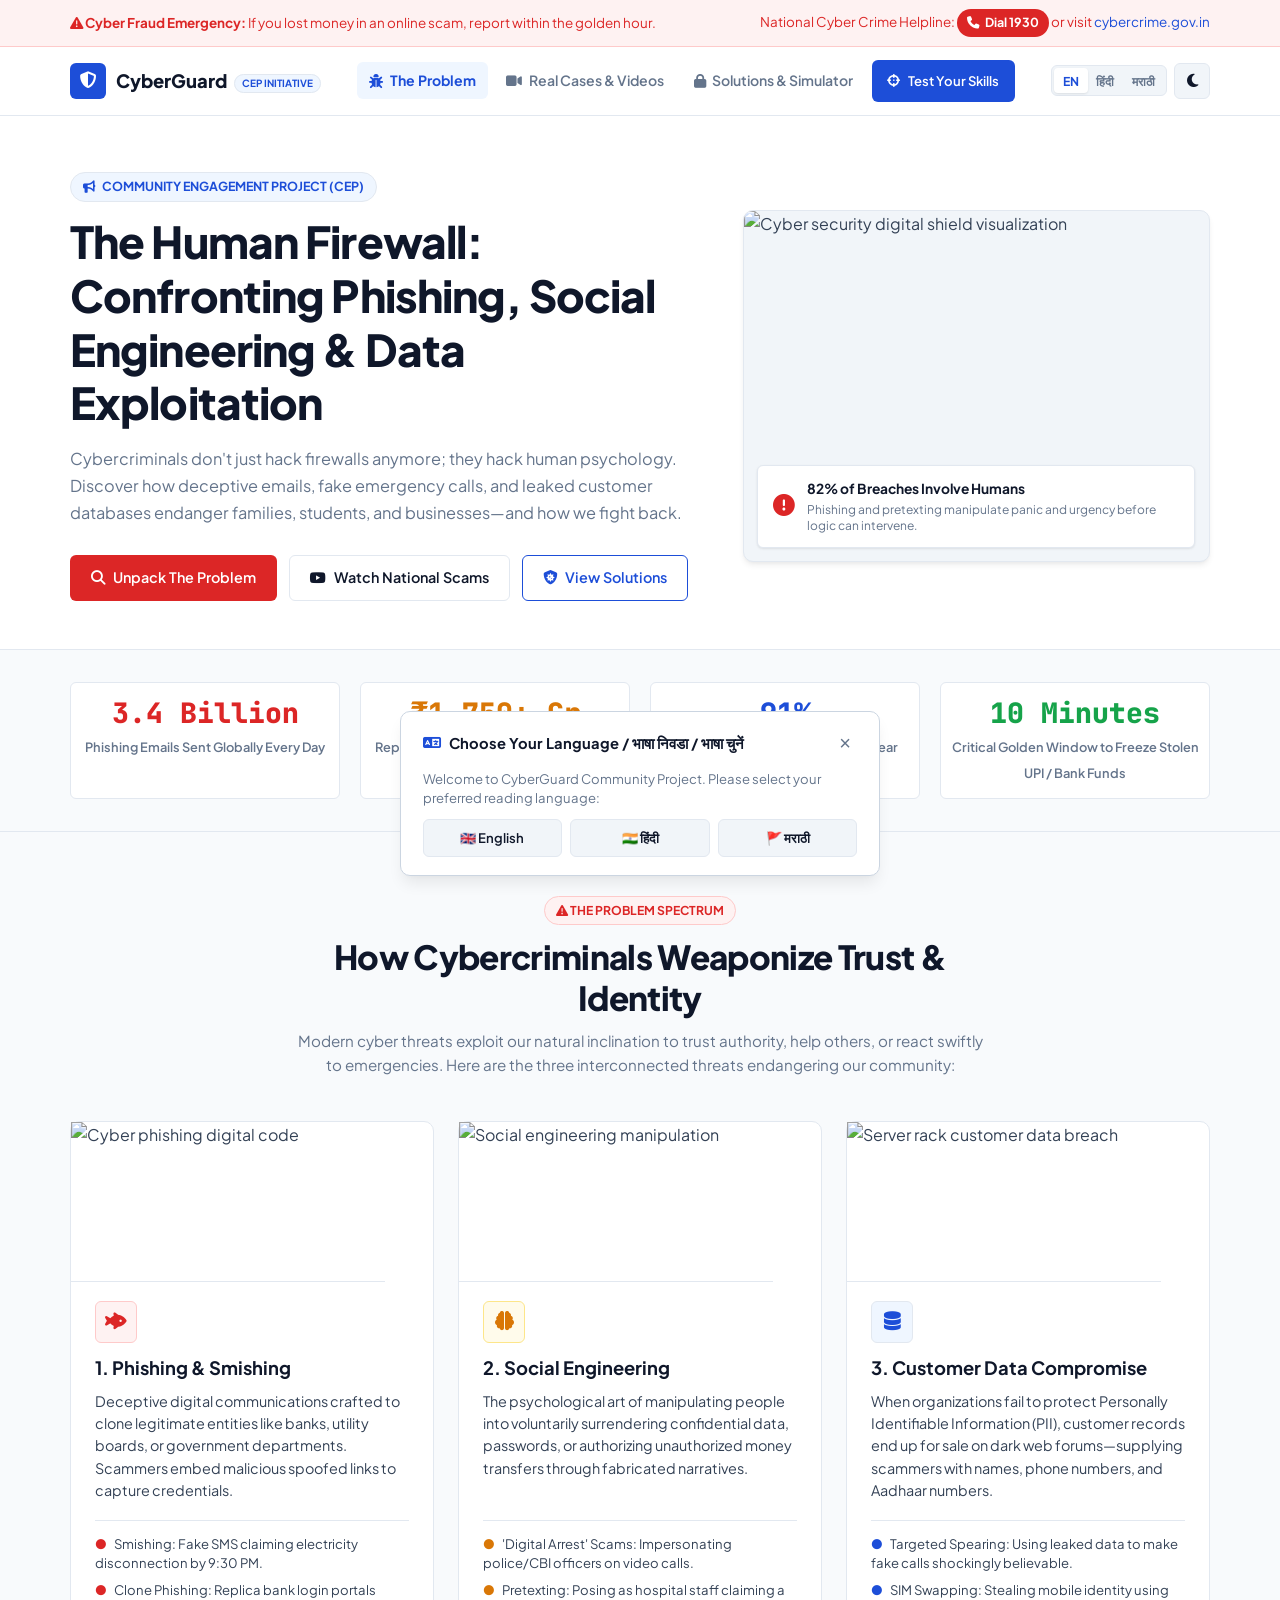
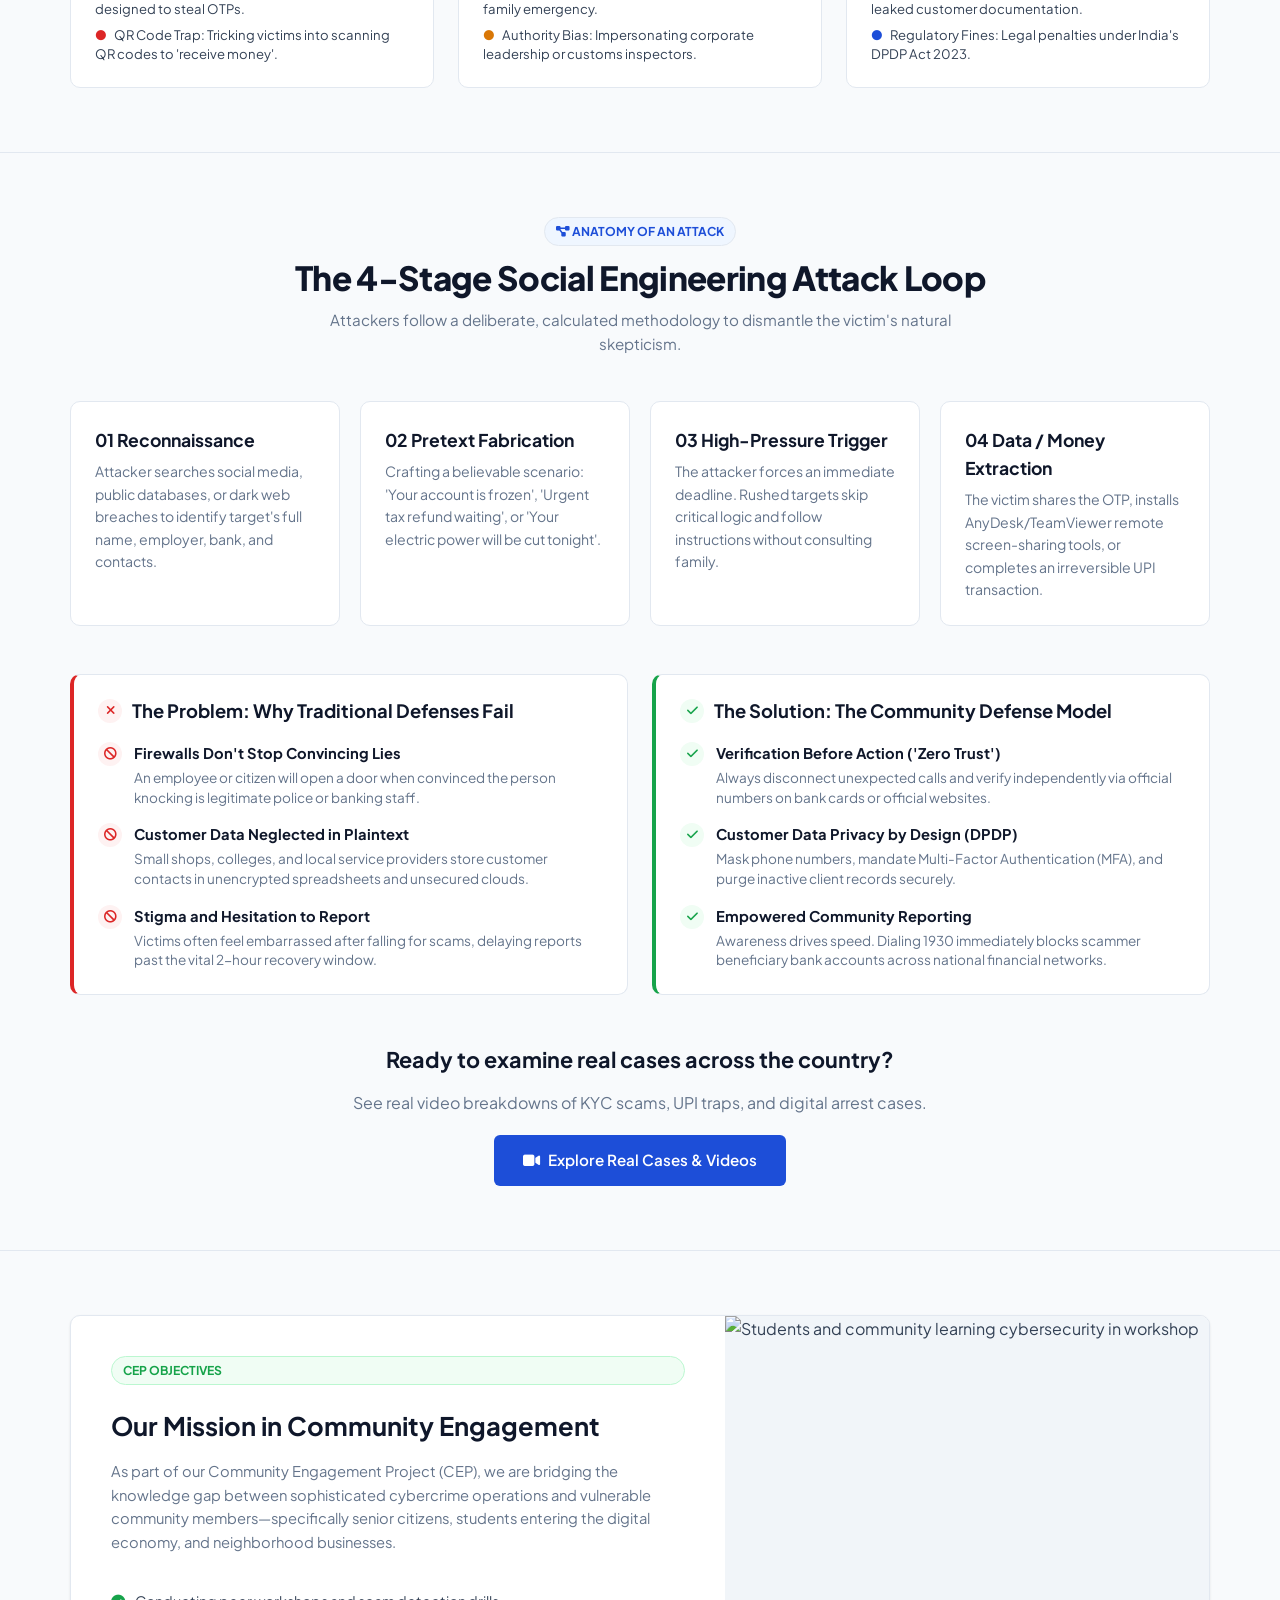
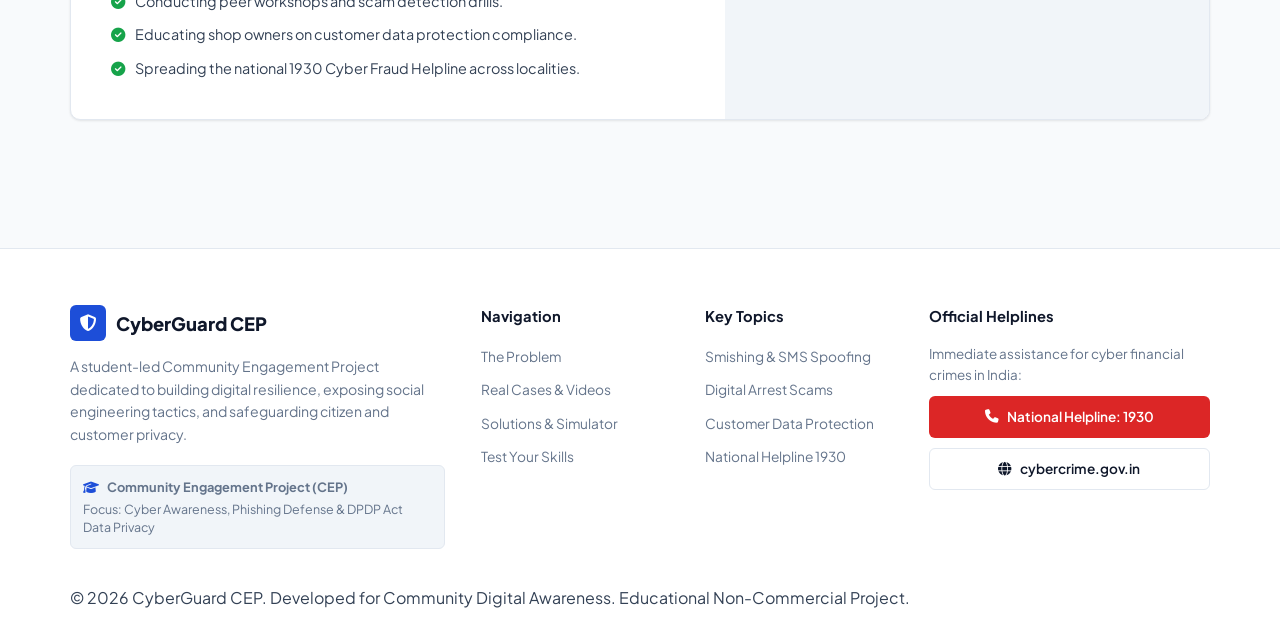
==== commit ea058d71: "Made mobile friendly" ====
--- a/index.html
+++ b/index.html
@@ -36,10 +36,6 @@
         <span>CyberGuard <span class="brand-badge" data-i18n="brand.badge">CEP Initiative</span></span>
       </a>
 
-      <button class="mobile-toggle" aria-label="Toggle navigation" aria-expanded="false">
-        <i class="fa-solid fa-bars"></i>
-      </button>
-
       <ul class="nav-links">
         <li><a href="index.html" class="nav-link active"><i class="fa-solid fa-bug"></i> <span data-i18n="nav.problem">The Problem</span></a></li>
         <li><a href="cases-and-media.html" class="nav-link"><i class="fa-solid fa-video"></i> <span data-i18n="nav.cases">Real Cases & Videos</span></a></li>
@@ -47,7 +43,7 @@
         <li><a href="solutions.html#interactive-sim" class="btn btn-primary" style="padding: 0.45rem 0.9rem; font-size: 0.82rem;"><i class="fa-solid fa-crosshairs"></i> <span data-i18n="nav.test">Test Your Skills</span></a></li>
       </ul>
 
-      <!-- Controls Hub: Language Switcher + Theme Toggle -->
+      <!-- Controls Hub: Language Switcher + Theme Toggle + Mobile Hamburger -->
       <div class="nav-controls">
         <div class="lang-switch" title="Change Language / भाषा बदला">
           <button class="lang-btn active" data-lang="en">EN</button>
@@ -57,6 +53,10 @@
 
         <button class="theme-toggle-btn" aria-label="Toggle dark/light theme" title="Toggle theme">
           <i class="fa-solid fa-moon"></i>
+        </button>
+
+        <button class="mobile-toggle" aria-label="Toggle navigation" aria-expanded="false">
+          <i class="fa-solid fa-bars"></i>
         </button>
       </div>
     </div>
@@ -321,27 +321,27 @@
   <!-- Community Impact & Workshop Section -->
   <section style="padding: 4rem 0;">
     <div class="container">
-      <div style="background-color: var(--bg-surface); border: 1px solid var(--border-color); border-radius: var(--radius-md); overflow: hidden; display: grid; grid-template-columns: 1fr 1fr; align-items: center; box-shadow: var(--shadow-sm);">
-        <div style="padding: 2.5rem;">
+      <div class="mission-card">
+        <div class="mission-content">
           <span class="section-tag success" data-i18n="ws.tag">CEP Objectives</span>
           <h3 style="font-size: 1.6rem; margin: 0.65rem 0 0.85rem; color: var(--text-main);" data-i18n="ws.title">Our Mission in Community Engagement</h3>
           <p style="color: var(--text-muted); font-size: 0.92rem; margin-bottom: 1.25rem;" data-i18n="ws.desc">
             As part of our Community Engagement Project (CEP), we are bridging the knowledge gap between sophisticated cybercrime operations and vulnerable community members—specifically senior citizens, students entering the digital economy, and neighborhood businesses.
           </p>
-          <div style="display: flex; flex-direction: column; gap: 0.65rem;">
-            <div style="display: flex; align-items: center; gap: 0.65rem; color: var(--text-body); font-size: 0.88rem;">
-              <i class="fa-solid fa-circle-check" style="color: var(--success);"></i> <span data-i18n="ws.i1">Conducting peer workshops and scam detection drills.</span>
-            </div>
-            <div style="display: flex; align-items: center; gap: 0.65rem; color: var(--text-body); font-size: 0.88rem;">
-              <i class="fa-solid fa-circle-check" style="color: var(--success);"></i> <span data-i18n="ws.i2">Educating shop owners on customer data protection compliance.</span>
-            </div>
-            <div style="display: flex; align-items: center; gap: 0.65rem; color: var(--text-body); font-size: 0.88rem;">
-              <i class="fa-solid fa-circle-check" style="color: var(--success);"></i> <span data-i18n="ws.i3">Spreading the national 1930 Cyber Fraud Helpline across localities.</span>
-            </div>
-          </div>
-        </div>
-        <div style="height: 100%; min-height: 300px;">
-          <img src="https://images.unsplash.com/photo-1531482615713-2afd69097998?auto=format&fit=crop&w=800&q=80" alt="Students and community learning cybersecurity in workshop" style="width: 100%; height: 100%; object-fit: cover;">
+          <div class="mission-list">
+            <div class="mission-item">
+              <i class="fa-solid fa-circle-check"></i> <span data-i18n="ws.i1">Conducting peer workshops and scam detection drills.</span>
+            </div>
+            <div class="mission-item">
+              <i class="fa-solid fa-circle-check"></i> <span data-i18n="ws.i2">Educating shop owners on customer data protection compliance.</span>
+            </div>
+            <div class="mission-item">
+              <i class="fa-solid fa-circle-check"></i> <span data-i18n="ws.i3">Spreading the national 1930 Cyber Fraud Helpline across localities.</span>
+            </div>
+          </div>
+        </div>
+        <div class="mission-visual">
+          <img src="https://images.unsplash.com/photo-1531482615713-2afd69097998?auto=format&fit=crop&w=800&q=80" alt="Students and community learning cybersecurity in workshop">
         </div>
       </div>
     </div>
--- a/css/style.css
+++ b/css/style.css
@@ -1,9 +1,10 @@
 /* ==========================================================================
-   CyberGuard CEP - Community Engagement Project
-   Clean, Professional, Handcrafted Stylesheet with Light/Dark Theme & i18n
+   CyberGuard CEP - Responsive, Handcrafted Stylesheet
+   All-Device Friendly: Mobile (320px+), Tablet, Laptop, Desktop (4K)
+   Light & Dark Theme | Multilingual Support (EN, HI, MR)
    ========================================================================== */
 
-@import url('https://fonts.googleapis.com/css2?family=Plus+Jakarta+Sans:wght@400;500;600;700;800&family=JetBrains+Mono:wght@400;500;600&display=swap');
+@import url('https://fonts.googleapis.com/css2?family=Plus+Jakarta+Sans:wght@400;500;600;700;800&family=JetBrains+Mono:wght@400;500;600;700&display=swap');
 
 /* --- LIGHT THEME (Default) --- */
 :root {
@@ -21,7 +22,7 @@
   --text-muted: #64748b;
   --text-dim: #94a3b8;
 
-  --primary: #1d4ed8;       /* Trustworthy Navy / Royal Blue */
+  --primary: #1d4ed8;       /* Trustworthy Navy Blue */
   --primary-hover: #1e40af;
   --primary-subtle: #eff6ff;
 
@@ -46,9 +47,8 @@
   --shadow-md: 0 4px 6px -1px rgba(0, 0, 0, 0.07), 0 2px 4px -2px rgba(0, 0, 0, 0.05);
   --shadow-lg: 0 10px 15px -3px rgba(0, 0, 0, 0.08), 0 4px 6px -4px rgba(0, 0, 0, 0.04);
 
-  --header-bg: rgba(255, 255, 255, 0.94);
+  --header-bg: rgba(255, 255, 255, 0.95);
   --header-border: #e2e8f0;
-  --code-bg: #f1f5f9;
 }
 
 /* --- DARK THEME OVERRIDES --- */
@@ -87,9 +87,8 @@
   --shadow-md: 0 4px 8px rgba(0, 0, 0, 0.4);
   --shadow-lg: 0 10px 20px rgba(0, 0, 0, 0.5);
 
-  --header-bg: rgba(11, 17, 32, 0.92);
+  --header-bg: rgba(11, 17, 32, 0.94);
   --header-border: #243456;
-  --code-bg: #1a2642;
 }
 
 /* --- RESET & FOUNDATION --- */
@@ -97,11 +96,13 @@
   box-sizing: border-box;
   margin: 0;
   padding: 0;
+  -webkit-tap-highlight-color: transparent;
 }
 
 html {
   scroll-behavior: smooth;
   font-size: 16px;
+  -webkit-text-size-adjust: 100%;
 }
 
 body {
@@ -111,6 +112,8 @@
   line-height: 1.6;
   transition: background-color 0.25s ease, color 0.25s ease;
   min-height: 100vh;
+  overflow-x: hidden;
+  width: 100%;
 }
 
 a {
@@ -131,18 +134,19 @@
 
 .container {
   width: 100%;
-  max-width: 1160px;
+  max-width: 1180px;
   margin: 0 auto;
   padding: 0 1.25rem;
 }
 
-/* --- EMERGENCY STRIP --- */
+/* --- EMERGENCY ALERT STRIP --- */
 .alert-strip {
   background-color: var(--danger-subtle);
   border-bottom: 1px solid var(--danger-border);
   padding: 0.55rem 0;
-  font-size: 0.86rem;
+  font-size: 0.84rem;
   color: var(--danger);
+  width: 100%;
 }
 
 .alert-strip .container {
@@ -160,48 +164,53 @@
 .helpline-pill {
   background-color: var(--danger);
   color: #ffffff !important;
-  padding: 0.2rem 0.6rem;
+  padding: 0.25rem 0.65rem;
   border-radius: var(--radius-full);
   font-weight: 700;
-  font-size: 0.8rem;
+  font-size: 0.78rem;
   display: inline-flex;
   align-items: center;
   gap: 0.35rem;
   text-decoration: none !important;
+  white-space: nowrap;
 }
 
 .helpline-pill:hover {
   opacity: 0.9;
 }
 
-/* --- SITE HEADER & NAVBAR --- */
+/* --- SITE HEADER & RESPONSIVE NAVBAR --- */
 .site-header {
   position: sticky;
   top: 0;
-  z-index: 999;
+  z-index: 1000;
   background-color: var(--header-bg);
   backdrop-filter: blur(12px);
   -webkit-backdrop-filter: blur(12px);
   border-bottom: 1px solid var(--header-border);
   transition: background-color 0.25s ease, border-color 0.25s ease;
+  width: 100%;
 }
 
 .nav-wrapper {
+  position: relative;
   display: flex;
   align-items: center;
   justify-content: space-between;
   height: 68px;
-  gap: 1rem;
+  gap: 0.75rem;
 }
 
 .brand-logo {
   display: flex;
   align-items: center;
-  gap: 0.65rem;
+  gap: 0.6rem;
   font-size: 1.15rem;
   font-weight: 800;
   color: var(--text-main);
   text-decoration: none !important;
+  white-space: nowrap;
+  flex-shrink: 0;
 }
 
 .brand-icon {
@@ -213,11 +222,12 @@
   align-items: center;
   justify-content: center;
   color: #ffffff;
-  font-size: 1.1rem;
+  font-size: 1.05rem;
+  flex-shrink: 0;
 }
 
 .brand-badge {
-  font-size: 0.65rem;
+  font-size: 0.62rem;
   font-weight: 700;
   text-transform: uppercase;
   background: var(--primary-subtle);
@@ -225,27 +235,29 @@
   border: 1px solid var(--border-color);
   padding: 0.15rem 0.45rem;
   border-radius: var(--radius-full);
-  margin-left: 0.35rem;
-}
-
+  margin-left: 0.25rem;
+}
+
+/* Navigation Links */
 .nav-links {
   display: flex;
   align-items: center;
-  gap: 0.5rem;
+  gap: 0.4rem;
   list-style: none;
 }
 
 .nav-link {
-  font-size: 0.9rem;
+  font-size: 0.88rem;
   font-weight: 600;
   color: var(--text-muted);
-  padding: 0.45rem 0.8rem;
+  padding: 0.45rem 0.75rem;
   border-radius: var(--radius-sm);
   text-decoration: none !important;
   transition: all 0.2s ease;
   display: inline-flex;
   align-items: center;
   gap: 0.4rem;
+  white-space: nowrap;
 }
 
 .nav-link:hover {
@@ -259,11 +271,12 @@
   font-weight: 700;
 }
 
-/* Control Hub: Language switcher + Theme toggle */
+/* Controls Hub: Language Switcher + Theme Toggle + Mobile Hamburger */
 .nav-controls {
   display: flex;
   align-items: center;
-  gap: 0.65rem;
+  gap: 0.45rem;
+  flex-shrink: 0;
 }
 
 .lang-switch {
@@ -277,14 +290,16 @@
 .lang-btn {
   background: none;
   border: none;
-  padding: 0.3rem 0.6rem;
-  font-size: 0.78rem;
+  padding: 0.3rem 0.55rem;
+  font-size: 0.76rem;
   font-weight: 600;
   font-family: inherit;
   color: var(--text-muted);
   border-radius: 4px;
   cursor: pointer;
   transition: all 0.2s ease;
+  min-width: 32px;
+  text-align: center;
 }
 
 .lang-btn:hover {
@@ -295,6 +310,7 @@
   background-color: var(--bg-surface);
   color: var(--primary);
   box-shadow: var(--shadow-sm);
+  font-weight: 700;
 }
 
 .theme-toggle-btn {
@@ -310,6 +326,7 @@
   cursor: pointer;
   transition: all 0.2s ease;
   font-size: 0.95rem;
+  flex-shrink: 0;
 }
 
 .theme-toggle-btn:hover {
@@ -318,11 +335,23 @@
 
 .mobile-toggle {
   display: none;
-  background: none;
-  border: none;
-  color: var(--text-main);
-  font-size: 1.35rem;
+  background-color: var(--bg-subtle);
+  border: 1px solid var(--border-color);
+  color: var(--text-main);
+  width: 36px;
+  height: 36px;
+  border-radius: var(--radius-sm);
+  align-items: center;
+  justify-content: center;
+  font-size: 1.15rem;
   cursor: pointer;
+  line-height: 1;
+  flex-shrink: 0;
+  transition: background-color 0.2s ease;
+}
+
+.mobile-toggle:hover {
+  background-color: var(--border-color);
 }
 
 /* --- BUTTONS --- */
@@ -340,6 +369,8 @@
   cursor: pointer;
   transition: all 0.2s ease;
   text-decoration: none !important;
+  text-align: center;
+  min-height: 42px;
 }
 
 .btn-primary {
@@ -386,7 +417,7 @@
 
 /* --- HERO SECTION --- */
 .hero {
-  padding: 4rem 0 3rem;
+  padding: 3.5rem 0 3rem;
   background-color: var(--bg-surface);
   border-bottom: 1px solid var(--border-color);
 }
@@ -395,7 +426,7 @@
   display: grid;
   grid-template-columns: 1.15fr 0.85fr;
   align-items: center;
-  gap: 3rem;
+  gap: 2.5rem;
 }
 
 .hero-tag {
@@ -405,29 +436,26 @@
   background-color: var(--primary-subtle);
   color: var(--primary);
   border: 1px solid var(--border-color);
-  padding: 0.3rem 0.8rem;
+  padding: 0.25rem 0.75rem;
   border-radius: var(--radius-full);
-  font-size: 0.8rem;
+  font-size: 0.78rem;
   font-weight: 700;
   text-transform: uppercase;
+  margin-bottom: 0.85rem;
+}
+
+.hero-title {
+  font-size: clamp(1.75rem, 3.5vw, 2.75rem);
+  font-weight: 800;
+  line-height: 1.22;
+  color: var(--text-main);
+  letter-spacing: -0.02em;
   margin-bottom: 1rem;
-}
-
-.hero-title {
-  font-size: clamp(2rem, 3.8vw, 2.9rem);
-  font-weight: 800;
-  line-height: 1.2;
-  color: var(--text-main);
-  letter-spacing: -0.02em;
-  margin-bottom: 1.15rem;
-}
-
-.hero-title .highlight {
-  color: var(--primary);
+  word-break: break-word;
 }
 
 .hero-lead {
-  font-size: 1.05rem;
+  font-size: 1.02rem;
   color: var(--text-muted);
   margin-bottom: 1.75rem;
   line-height: 1.65;
@@ -435,12 +463,13 @@
 
 .hero-actions {
   display: flex;
-  gap: 0.85rem;
+  gap: 0.75rem;
   flex-wrap: wrap;
 }
 
 .hero-visual {
   position: relative;
+  width: 100%;
 }
 
 .hero-image-card {
@@ -449,51 +478,52 @@
   overflow: hidden;
   border: 1px solid var(--border-color);
   box-shadow: var(--shadow-md);
+  background-color: var(--bg-subtle);
 }
 
 .hero-image-card img {
   width: 100%;
-  height: 360px;
+  height: 350px;
   object-fit: cover;
 }
 
 .image-overlay-badge {
   position: absolute;
-  bottom: 1rem;
-  left: 1rem;
-  right: 1rem;
+  bottom: 0.85rem;
+  left: 0.85rem;
+  right: 0.85rem;
   background: var(--bg-surface);
   border: 1px solid var(--border-color);
-  padding: 0.85rem 1rem;
+  padding: 0.75rem 0.95rem;
   border-radius: var(--radius-sm);
   display: flex;
   align-items: center;
-  gap: 0.85rem;
+  gap: 0.75rem;
   box-shadow: var(--shadow-sm);
 }
 
 .image-overlay-badge i {
-  font-size: 1.5rem;
+  font-size: 1.35rem;
   color: var(--danger);
   flex-shrink: 0;
 }
 
 .image-overlay-badge h4 {
-  font-size: 0.9rem;
+  font-size: 0.86rem;
   font-weight: 700;
   color: var(--text-main);
   margin-bottom: 0.15rem;
 }
 
 .image-overlay-badge p {
-  font-size: 0.78rem;
+  font-size: 0.75rem;
   color: var(--text-muted);
-  line-height: 1.4;
+  line-height: 1.35;
 }
 
 /* --- METRICS STRIP --- */
 .metrics-strip {
-  padding: 2.25rem 0;
+  padding: 2rem 0;
   background-color: var(--bg-page);
   border-bottom: 1px solid var(--border-color);
 }
@@ -501,12 +531,12 @@
 .metrics-grid {
   display: grid;
   grid-template-columns: repeat(4, 1fr);
-  gap: 1.5rem;
+  gap: 1.25rem;
 }
 
 .metric-item {
   text-align: center;
-  padding: 0.75rem;
+  padding: 0.85rem 0.65rem;
   background: var(--bg-surface);
   border: 1px solid var(--border-color);
   border-radius: var(--radius-sm);
@@ -514,11 +544,12 @@
 
 .metric-number {
   font-family: 'JetBrains Mono', monospace;
-  font-size: 1.9rem;
+  font-size: clamp(1.4rem, 2.2vw, 1.9rem);
   font-weight: 800;
   color: var(--primary);
   display: block;
   margin-bottom: 0.2rem;
+  line-height: 1.2;
 }
 
 .metric-number.danger {
@@ -530,21 +561,22 @@
 }
 
 .metric-label {
-  font-size: 0.82rem;
+  font-size: 0.8rem;
   color: var(--text-muted);
   font-weight: 600;
+  line-height: 1.35;
 }
 
 /* --- SECTION HEADERS --- */
 .section-header {
   text-align: center;
-  max-width: 680px;
-  margin: 0 auto 3rem;
+  max-width: 700px;
+  margin: 0 auto 2.75rem;
 }
 
 .section-tag {
   display: inline-block;
-  font-size: 0.78rem;
+  font-size: 0.76rem;
   font-weight: 700;
   text-transform: uppercase;
   color: var(--primary);
@@ -552,7 +584,7 @@
   border: 1px solid var(--border-color);
   padding: 0.25rem 0.7rem;
   border-radius: var(--radius-full);
-  margin-bottom: 0.75rem;
+  margin-bottom: 0.65rem;
 }
 
 .section-tag.danger {
@@ -574,35 +606,36 @@
 }
 
 .section-title {
-  font-size: clamp(1.6rem, 2.8vw, 2.2rem);
+  font-size: clamp(1.45rem, 2.6vw, 2.1rem);
   font-weight: 800;
   color: var(--text-main);
   letter-spacing: -0.02em;
-  margin-bottom: 0.65rem;
+  margin-bottom: 0.6rem;
+  line-height: 1.25;
 }
 
 .section-desc {
-  font-size: 0.98rem;
+  font-size: 0.95rem;
   color: var(--text-muted);
   line-height: 1.6;
 }
 
 /* --- CARDS & GRID --- */
 .problems-section {
-  padding: 4.5rem 0;
+  padding: 4rem 0;
 }
 
 .cards-grid {
   display: grid;
-  grid-template-columns: repeat(auto-fit, minmax(320px, 1fr));
-  gap: 1.75rem;
+  grid-template-columns: repeat(auto-fit, minmax(280px, 1fr));
+  gap: 1.5rem;
 }
 
 .card {
   background-color: var(--bg-surface);
   border: 1px solid var(--border-color);
   border-radius: var(--radius-md);
-  padding: 1.75rem;
+  padding: 1.5rem;
   transition: border-color 0.2s ease, box-shadow 0.2s ease;
   display: flex;
   flex-direction: column;
@@ -614,22 +647,23 @@
 }
 
 .card-img-top {
-  height: 170px;
-  width: calc(100% + 3.5rem);
-  margin: -1.75rem -1.75rem 1.25rem -1.75rem;
+  height: 160px;
+  width: calc(100% + 3rem);
+  margin: -1.5rem -1.5rem 1.15rem -1.5rem;
   object-fit: cover;
   border-bottom: 1px solid var(--border-color);
 }
 
 .card-icon {
-  width: 44px;
-  height: 44px;
+  width: 42px;
+  height: 42px;
   border-radius: var(--radius-sm);
   display: flex;
   align-items: center;
   justify-content: center;
-  font-size: 1.25rem;
-  margin-bottom: 1rem;
+  font-size: 1.2rem;
+  margin-bottom: 0.85rem;
+  flex-shrink: 0;
 }
 
 .card-icon.red {
@@ -657,17 +691,19 @@
 }
 
 .card-title {
-  font-size: 1.18rem;
+  font-size: 1.15rem;
   font-weight: 700;
   color: var(--text-main);
-  margin-bottom: 0.65rem;
+  margin-bottom: 0.55rem;
+  line-height: 1.35;
 }
 
 .card-text {
-  font-size: 0.92rem;
+  font-size: 0.9rem;
   color: var(--text-body);
-  margin-bottom: 1.25rem;
+  margin-bottom: 1.15rem;
   flex-grow: 1;
+  line-height: 1.55;
 }
 
 .threat-meta {
@@ -676,11 +712,12 @@
   gap: 0.45rem;
   padding-top: 0.85rem;
   border-top: 1px solid var(--border-color);
-  font-size: 0.84rem;
+  font-size: 0.82rem;
 }
 
 .threat-item {
   color: var(--text-body);
+  line-height: 1.45;
 }
 
 .threat-item strong {
@@ -689,7 +726,7 @@
 
 /* --- COMPARISON BOXES --- */
 .comparison-section {
-  padding: 4.5rem 0;
+  padding: 4rem 0;
   background-color: var(--bg-page);
   border-top: 1px solid var(--border-color);
   border-bottom: 1px solid var(--border-color);
@@ -698,14 +735,14 @@
 .comparison-grid {
   display: grid;
   grid-template-columns: 1fr 1fr;
-  gap: 1.75rem;
+  gap: 1.5rem;
 }
 
 .comp-box {
   background-color: var(--bg-surface);
   border: 1px solid var(--border-color);
   border-radius: var(--radius-md);
-  padding: 1.75rem;
+  padding: 1.5rem;
 }
 
 .comp-box.problem {
@@ -720,13 +757,14 @@
   display: flex;
   align-items: center;
   gap: 0.65rem;
-  margin-bottom: 1.25rem;
+  margin-bottom: 1.15rem;
 }
 
 .comp-header h3 {
-  font-size: 1.2rem;
+  font-size: 1.15rem;
   font-weight: 700;
   color: var(--text-main);
+  line-height: 1.35;
 }
 
 .comp-list {
@@ -738,7 +776,7 @@
 
 .comp-item {
   display: flex;
-  gap: 0.85rem;
+  gap: 0.75rem;
 }
 
 .comp-icon {
@@ -749,7 +787,7 @@
   display: flex;
   align-items: center;
   justify-content: center;
-  font-size: 0.8rem;
+  font-size: 0.78rem;
   font-weight: bold;
 }
 
@@ -765,25 +803,26 @@
 
 .comp-details strong {
   display: block;
-  font-size: 0.95rem;
+  font-size: 0.92rem;
   color: var(--text-main);
   margin-bottom: 0.15rem;
 }
 
 .comp-details p {
-  font-size: 0.88rem;
+  font-size: 0.85rem;
   color: var(--text-muted);
+  line-height: 1.45;
 }
 
 /* --- VIDEOS GRID --- */
 .video-section {
-  padding: 4.5rem 0;
+  padding: 4rem 0;
 }
 
 .video-grid {
   display: grid;
-  grid-template-columns: repeat(auto-fit, minmax(340px, 1fr));
-  gap: 1.75rem;
+  grid-template-columns: repeat(auto-fit, minmax(280px, 1fr));
+  gap: 1.5rem;
 }
 
 .video-card {
@@ -801,6 +840,7 @@
   padding-bottom: 56.25%;
   height: 0;
   background: #000;
+  width: 100%;
 }
 
 .video-wrapper iframe {
@@ -813,7 +853,7 @@
 }
 
 .video-content {
-  padding: 1.25rem;
+  padding: 1.15rem;
   flex-grow: 1;
   display: flex;
   flex-direction: column;
@@ -824,25 +864,26 @@
   font-weight: 700;
   text-transform: uppercase;
   color: var(--primary);
-  margin-bottom: 0.4rem;
+  margin-bottom: 0.35rem;
   display: flex;
   align-items: center;
   gap: 0.35rem;
 }
 
 .video-title {
-  font-size: 1.05rem;
+  font-size: 1.02rem;
   font-weight: 700;
   color: var(--text-main);
-  margin-bottom: 0.4rem;
+  margin-bottom: 0.35rem;
   line-height: 1.35;
 }
 
 .video-desc {
-  font-size: 0.88rem;
+  font-size: 0.86rem;
   color: var(--text-muted);
   margin-bottom: 1rem;
   flex-grow: 1;
+  line-height: 1.5;
 }
 
 .video-footer {
@@ -850,21 +891,26 @@
   align-items: center;
   justify-content: space-between;
   border-top: 1px solid var(--border-color);
-  padding-top: 0.75rem;
-  font-size: 0.78rem;
+  padding-top: 0.65rem;
+  font-size: 0.75rem;
   color: var(--text-dim);
 }
 
 /* --- CASE STUDIES --- */
 .case-item {
   display: grid;
-  grid-template-columns: 320px 1fr;
+  grid-template-columns: 300px 1fr;
   background-color: var(--bg-surface);
   border: 1px solid var(--border-color);
   border-radius: var(--radius-md);
   overflow: hidden;
-  margin-bottom: 1.75rem;
+  margin-bottom: 1.5rem;
   box-shadow: var(--shadow-sm);
+}
+
+.case-img-box {
+  width: 100%;
+  min-height: 200px;
 }
 
 .case-img-box img {
@@ -874,7 +920,7 @@
 }
 
 .case-content {
-  padding: 1.75rem;
+  padding: 1.5rem;
 }
 
 .case-badge {
@@ -883,34 +929,37 @@
   font-weight: 700;
   padding: 0.2rem 0.55rem;
   border-radius: var(--radius-full);
-  margin-bottom: 0.65rem;
+  margin-bottom: 0.55rem;
   background-color: var(--warning-subtle);
   color: var(--warning);
   border: 1px solid var(--warning-border);
 }
 
 .case-title {
-  font-size: 1.22rem;
+  font-size: 1.18rem;
   font-weight: 700;
   color: var(--text-main);
-  margin-bottom: 0.65rem;
+  margin-bottom: 0.55rem;
+  line-height: 1.35;
 }
 
 .case-text {
-  font-size: 0.92rem;
+  font-size: 0.9rem;
   color: var(--text-body);
-  margin-bottom: 1.15rem;
+  margin-bottom: 1rem;
+  line-height: 1.55;
 }
 
 .case-breakdown {
   display: grid;
   grid-template-columns: 1fr 1fr;
-  gap: 1rem;
+  gap: 0.85rem;
   background-color: var(--bg-subtle);
-  padding: 1rem;
+  padding: 0.95rem;
   border-radius: var(--radius-sm);
   border-left: 3px solid var(--danger);
-  font-size: 0.84rem;
+  font-size: 0.82rem;
+  line-height: 1.45;
 }
 
 .breakdown-box strong {
@@ -924,7 +973,7 @@
   background-color: var(--bg-surface);
   border: 1px solid var(--border-color);
   border-radius: var(--radius-md);
-  padding: 2rem;
+  padding: 1.75rem;
   max-width: 820px;
   margin: 0 auto;
   box-shadow: var(--shadow-md);
@@ -934,9 +983,11 @@
   display: flex;
   justify-content: space-between;
   align-items: center;
-  margin-bottom: 1.5rem;
+  margin-bottom: 1.25rem;
   border-bottom: 1px solid var(--border-color);
-  padding-bottom: 1rem;
+  padding-bottom: 0.85rem;
+  gap: 0.5rem;
+  flex-wrap: wrap;
 }
 
 .sim-progress-bar {
@@ -944,7 +995,7 @@
   height: 6px;
   background-color: var(--bg-subtle);
   border-radius: var(--radius-full);
-  margin-bottom: 1.5rem;
+  margin-bottom: 1.25rem;
   overflow: hidden;
 }
 
@@ -958,53 +1009,57 @@
   background-color: var(--bg-page);
   border: 1px solid var(--border-color);
   border-radius: var(--radius-sm);
-  padding: 1.25rem;
-  margin-bottom: 1.5rem;
+  padding: 1.15rem;
+  margin-bottom: 1.25rem;
 }
 
 .mockup-header {
   border-bottom: 1px dashed var(--border-color);
-  padding-bottom: 0.75rem;
-  margin-bottom: 0.75rem;
-  font-size: 0.85rem;
+  padding-bottom: 0.65rem;
+  margin-bottom: 0.65rem;
+  font-size: 0.82rem;
 }
 
 .mockup-row {
   display: flex;
-  gap: 0.5rem;
+  gap: 0.4rem;
   margin-bottom: 0.25rem;
+  flex-wrap: wrap;
 }
 
 .mockup-label {
   color: var(--text-muted);
-  width: 70px;
+  width: 65px;
   font-weight: 600;
+  flex-shrink: 0;
 }
 
 .mockup-value {
   color: var(--text-main);
   font-family: 'JetBrains Mono', monospace;
-  font-size: 0.82rem;
+  font-size: 0.8rem;
   word-break: break-all;
 }
 
 .mockup-body {
-  font-size: 0.94rem;
+  font-size: 0.92rem;
   color: var(--text-body);
   line-height: 1.6;
 }
 
 .sim-actions {
   display: flex;
-  gap: 1rem;
+  gap: 0.85rem;
   justify-content: center;
+  flex-wrap: wrap;
 }
 
 .sim-feedback {
   margin-top: 1.25rem;
-  padding: 1.15rem;
+  padding: 1rem;
   border-radius: var(--radius-sm);
   display: none;
+  line-height: 1.5;
 }
 
 .sim-feedback.correct {
@@ -1023,42 +1078,44 @@
 .protection-pillars {
   display: grid;
   grid-template-columns: repeat(3, 1fr);
-  gap: 1.75rem;
-  margin-bottom: 3.5rem;
+  gap: 1.5rem;
+  margin-bottom: 3rem;
 }
 
 .pillar-card {
   background-color: var(--bg-surface);
   border: 1px solid var(--border-color);
   border-radius: var(--radius-md);
-  padding: 1.75rem;
+  padding: 1.5rem;
   position: relative;
 }
 
 .pillar-num {
-  font-size: 2.5rem;
+  font-size: 2.2rem;
   font-family: 'JetBrains Mono', monospace;
   font-weight: 800;
   color: var(--border-color);
   position: absolute;
   top: 1rem;
   right: 1.25rem;
+  line-height: 1;
 }
 
 .checklist {
   list-style: none;
   display: flex;
   flex-direction: column;
-  gap: 0.65rem;
-  margin-top: 1.25rem;
-  font-size: 0.88rem;
+  gap: 0.55rem;
+  margin-top: 1.15rem;
+  font-size: 0.86rem;
 }
 
 .checklist li {
   display: flex;
   align-items: flex-start;
-  gap: 0.65rem;
+  gap: 0.55rem;
   color: var(--text-body);
+  line-height: 1.45;
 }
 
 .checklist li strong {
@@ -1068,6 +1125,22 @@
 .check-icon {
   color: var(--success);
   margin-top: 0.2rem;
+  flex-shrink: 0;
+}
+
+/* --- RISK CALCULATOR FORM --- */
+.calc-option-group {
+  display: flex;
+  gap: 1.5rem;
+  font-size: 0.9rem;
+  flex-wrap: wrap;
+}
+
+.calc-option-group label {
+  display: inline-flex;
+  align-items: center;
+  gap: 0.45rem;
+  cursor: pointer;
 }
 
 /* --- EMERGENCY ACTION CARD --- */
@@ -1075,52 +1148,56 @@
   background-color: var(--danger-subtle);
   border: 1px solid var(--danger-border);
   border-radius: var(--radius-md);
-  padding: 2rem;
+  padding: 1.75rem;
   display: flex;
   align-items: center;
   justify-content: space-between;
-  gap: 2rem;
-  margin-top: 3.5rem;
+  gap: 1.5rem;
+  margin-top: 3rem;
 }
 
 .emergency-info h3 {
-  font-size: 1.4rem;
+  font-size: 1.35rem;
   color: var(--danger);
-  margin-bottom: 0.4rem;
+  margin-bottom: 0.35rem;
+  line-height: 1.3;
 }
 
 .emergency-info p {
   color: var(--text-body);
-  font-size: 0.94rem;
+  font-size: 0.92rem;
   max-width: 600px;
+  line-height: 1.55;
 }
 
 .emergency-number-box {
   text-align: center;
   background-color: var(--bg-surface);
-  padding: 1rem 1.75rem;
+  padding: 0.85rem 1.5rem;
   border-radius: var(--radius-sm);
   border: 1px solid var(--danger-border);
+  flex-shrink: 0;
 }
 
 .emergency-number {
   font-family: 'JetBrains Mono', monospace;
-  font-size: 2.5rem;
+  font-size: 2.3rem;
   font-weight: 800;
   color: var(--danger);
   display: block;
+  line-height: 1.1;
 }
 
 /* --- LANGUAGE PROMPT TOAST --- */
 .lang-toast-container {
   position: fixed;
-  bottom: 2rem;
+  bottom: 1.5rem;
   left: 50%;
-  transform: translateX(-50%) translateY(120%);
-  z-index: 2000;
+  transform: translateX(-50%) translateY(140%);
+  z-index: 2500;
   transition: transform 0.4s cubic-bezier(0.16, 1, 0.3, 1);
-  width: 90%;
-  max-width: 520px;
+  width: calc(100% - 2rem);
+  max-width: 480px;
 }
 
 .lang-toast-container.show {
@@ -1131,11 +1208,11 @@
   background-color: var(--bg-surface);
   border: 1px solid var(--border-hover);
   border-radius: var(--radius-md);
-  padding: 1.25rem 1.5rem;
+  padding: 1.15rem 1.35rem;
   box-shadow: var(--shadow-lg);
   display: flex;
   flex-direction: column;
-  gap: 0.85rem;
+  gap: 0.75rem;
 }
 
 .lang-toast-header {
@@ -1145,7 +1222,7 @@
 }
 
 .lang-toast-header h4 {
-  font-size: 0.95rem;
+  font-size: 0.92rem;
   font-weight: 700;
   color: var(--text-main);
   display: flex;
@@ -1156,27 +1233,31 @@
 .lang-toast-close {
   background: none;
   border: none;
-  font-size: 1.1rem;
+  font-size: 1.25rem;
   color: var(--text-muted);
   cursor: pointer;
+  padding: 0.2rem 0.4rem;
+  line-height: 1;
 }
 
 .lang-toast-body p {
-  font-size: 0.85rem;
+  font-size: 0.82rem;
   color: var(--text-muted);
+  line-height: 1.45;
 }
 
 .lang-toast-options {
   display: flex;
-  gap: 0.65rem;
+  gap: 0.5rem;
   flex-wrap: wrap;
 }
 
 .lang-toast-btn {
-  flex: 1;
-  padding: 0.55rem 0.75rem;
+  flex: 1 1 calc(33.333% - 0.5rem);
+  min-width: 90px;
+  padding: 0.55rem 0.65rem;
   font-family: inherit;
-  font-size: 0.85rem;
+  font-size: 0.82rem;
   font-weight: 600;
   border: 1px solid var(--border-color);
   background-color: var(--bg-subtle);
@@ -1185,6 +1266,7 @@
   cursor: pointer;
   transition: all 0.2s ease;
   text-align: center;
+  min-height: 38px;
 }
 
 .lang-toast-btn:hover {
@@ -1198,33 +1280,33 @@
   background-color: var(--bg-surface);
   border-top: 1px solid var(--border-color);
   padding: 3.5rem 0 2rem;
-  margin-top: 4.5rem;
+  margin-top: 4rem;
 }
 
 .footer-grid {
   display: grid;
   grid-template-columns: 2fr 1fr 1fr 1.5fr;
-  gap: 2.5rem;
-  margin-bottom: 2.5rem;
+  gap: 2.25rem;
+  margin-bottom: 2.25rem;
 }
 
 .footer-col h4 {
-  font-size: 0.95rem;
+  font-size: 0.92rem;
   font-weight: 700;
   color: var(--text-main);
-  margin-bottom: 1rem;
+  margin-bottom: 0.85rem;
 }
 
 .footer-links {
   list-style: none;
   display: flex;
   flex-direction: column;
-  gap: 0.55rem;
+  gap: 0.5rem;
 }
 
 .footer-links a {
   color: var(--text-muted);
-  font-size: 0.88rem;
+  font-size: 0.86rem;
 }
 
 .footer-links a:hover {
@@ -1234,76 +1316,356 @@
 .cep-badge-box {
   background-color: var(--bg-subtle);
   border: 1px solid var(--border-color);
-  padding: 0.85rem;
+  padding: 0.75rem;
   border-radius: var(--radius-sm);
-  font-size: 0.82rem;
+  font-size: 0.8rem;
   color: var(--text-muted);
-}
-
-.footer-bottom {
-  text-align: center;
-  padding-top: 1.75rem;
-  border-top: 1px solid var(--border-color);
-  font-size: 0.82rem;
-  color: var(--text-dim);
-}
-
-/* --- RESPONSIVE BREAKPOINTS --- */
+  line-height: 1.45;
+}
+
+/* --- MISSION / CEP WORKSHOP CARD --- */
+.mission-card {
+  background-color: var(--bg-surface);
+  border: 1px solid var(--border-color);
+  border-radius: var(--radius-md);
+  overflow: hidden;
+  display: grid;
+  grid-template-columns: 1.15fr 0.85fr;
+  align-items: stretch;
+  box-shadow: var(--shadow-sm);
+}
+
+.mission-content {
+  padding: 2.5rem;
+  display: flex;
+  flex-direction: column;
+  justify-content: center;
+}
+
+.mission-visual {
+  width: 100%;
+  min-height: 280px;
+  position: relative;
+  background-color: var(--bg-subtle);
+}
+
+.mission-visual img {
+  width: 100%;
+  height: 100%;
+  object-fit: cover;
+}
+
+.mission-list {
+  display: flex;
+  flex-direction: column;
+  gap: 0.75rem;
+  margin-top: 1rem;
+}
+
+.mission-item {
+  display: flex;
+  align-items: flex-start;
+  gap: 0.65rem;
+  color: var(--text-body);
+  font-size: 0.9rem;
+  line-height: 1.5;
+}
+
+.mission-item i {
+  color: var(--success);
+  margin-top: 0.25rem;
+  flex-shrink: 0;
+}
+
+/* ==========================================================================
+   DEVICES & BREAKPOINTS RESPONSIVENESS
+   ========================================================================== */
+
+/* --- TABLETS & MEDIUM SCREENS (max-width: 992px) --- */
 @media (max-width: 992px) {
   .hero-grid {
     grid-template-columns: 1fr;
     text-align: center;
-  }
+    gap: 2rem;
+  }
+
   .hero-lead {
     margin: 0 auto 1.5rem;
-  }
+    max-width: 650px;
+  }
+
   .hero-actions {
     justify-content: center;
   }
+
+  .hero-visual {
+    max-width: 550px;
+    margin: 0 auto;
+  }
+
   .metrics-grid {
     grid-template-columns: repeat(2, 1fr);
   }
+
   .comparison-grid {
     grid-template-columns: 1fr;
   }
+
   .protection-pillars {
     grid-template-columns: 1fr;
   }
+
   .case-item {
     grid-template-columns: 1fr;
   }
+
+  .case-img-box {
+    max-height: 240px;
+  }
+
   .emergency-card {
     flex-direction: column;
     text-align: center;
   }
+
+  .mission-card {
+    grid-template-columns: 1fr;
+  }
+
+  .mission-content {
+    padding: 2rem 1.5rem;
+  }
+
+  .mission-visual {
+    min-height: 240px;
+    max-height: 300px;
+  }
+
   .footer-grid {
     grid-template-columns: 1fr 1fr;
-  }
-}
-
+    gap: 2rem;
+  }
+}
+
+/* --- MOBILE & PHABLETS (max-width: 768px) --- */
 @media (max-width: 768px) {
+  .site-header {
+    position: sticky;
+    top: 0;
+    z-index: 2000;
+  }
+
+  .nav-wrapper {
+    height: 60px;
+  }
+
+  /* Robust Dropdown Navigation with high z-index and border */
   .nav-links {
-    display: none;
+    display: none !important;
     position: absolute;
-    top: 68px;
+    top: 100%;
     left: 0;
     right: 0;
-    background-color: var(--header-bg);
+    width: 100%;
+    background-color: var(--bg-surface);
+    border-bottom: 2px solid var(--border-hover);
+    box-shadow: 0 14px 28px rgba(0, 0, 0, 0.2);
     flex-direction: column;
-    padding: 1.25rem;
-    border-bottom: 1px solid var(--border-color);
-    box-shadow: var(--shadow-md);
-  }
+    padding: 1rem 1.25rem 1.5rem;
+    gap: 0.5rem;
+    z-index: 9999;
+  }
+
   .nav-links.open {
-    display: flex;
-  }
+    display: flex !important;
+    animation: navDropAnim 0.25s cubic-bezier(0.16, 1, 0.3, 1) forwards;
+  }
+
+  @keyframes navDropAnim {
+    from {
+      opacity: 0;
+      transform: translateY(-8px);
+    }
+    to {
+      opacity: 1;
+      transform: translateY(0);
+    }
+  }
+
+  .nav-link {
+    padding: 0.75rem 1rem;
+    font-size: 0.95rem;
+    width: 100%;
+    border-radius: var(--radius-sm);
+    background-color: var(--bg-subtle);
+  }
+
+  .nav-link:hover,
+  .nav-link.active {
+    background-color: var(--primary-subtle);
+  }
+
+  .nav-links .btn {
+    width: 100%;
+    margin-top: 0.25rem;
+  }
+
   .mobile-toggle {
-    display: block;
-  }
+    display: flex !important;
+  }
+
+  .alert-strip {
+    font-size: 0.78rem;
+    text-align: center;
+  }
+
+  .alert-strip .container {
+    justify-content: center;
+    text-align: center;
+    gap: 0.35rem;
+  }
+
+  .problems-section {
+    padding: 3rem 0;
+  }
+
+  .comparison-section {
+    padding: 3rem 0;
+  }
+
+  .simulator-box {
+    padding: 1.25rem 1rem;
+  }
+
+  .sim-actions {
+    flex-direction: column;
+    width: 100%;
+  }
+
+  .sim-actions .btn {
+    width: 100%;
+  }
+
+  .cards-grid {
+    grid-template-columns: 1fr;
+  }
+
+  .video-grid {
+    grid-template-columns: 1fr;
+  }
+
+  .case-breakdown {
+    grid-template-columns: 1fr;
+  }
+
   .footer-grid {
     grid-template-columns: 1fr;
-  }
-  .sim-actions {
+    gap: 1.75rem;
+  }
+
+  .calc-option-group {
     flex-direction: column;
-  }
-}
+    gap: 0.65rem;
+  }
+}
+
+/* --- SMALL MOBILE SCREENS (max-width: 480px) --- */
+@media (max-width: 480px) {
+  .container {
+    padding: 0 1rem;
+  }
+
+  .brand-logo span {
+    font-size: 1rem;
+  }
+
+  .brand-badge {
+    display: none; /* Hide badge on very narrow screens to keep space */
+  }
+
+  .brand-icon {
+    width: 32px;
+    height: 32px;
+    font-size: 0.95rem;
+  }
+
+  .lang-btn {
+    padding: 0.25rem 0.4rem;
+    font-size: 0.72rem;
+    min-width: 28px;
+  }
+
+  .theme-toggle-btn {
+    width: 32px;
+    height: 32px;
+    font-size: 0.85rem;
+  }
+
+  .hero {
+    padding: 2.25rem 0 2rem;
+  }
+
+  .hero-title {
+    font-size: 1.55rem;
+  }
+
+  .hero-lead {
+    font-size: 0.92rem;
+  }
+
+  .hero-actions {
+    flex-direction: column;
+    width: 100%;
+  }
+
+  .hero-actions .btn {
+    width: 100%;
+  }
+
+  .metrics-grid {
+    grid-template-columns: 1fr;
+    gap: 0.75rem;
+  }
+
+  .metric-item {
+    padding: 0.75rem;
+  }
+
+  .card-img-top {
+    height: 140px;
+    width: calc(100% + 2rem);
+    margin: -1.25rem -1.25rem 1rem -1.25rem;
+  }
+
+  .card {
+    padding: 1.25rem 1rem;
+  }
+
+  .comp-box {
+    padding: 1.15rem 0.95rem;
+  }
+
+  .emergency-card {
+    padding: 1.25rem 1rem;
+  }
+
+  .emergency-number {
+    font-size: 1.9rem;
+  }
+
+  .emergency-number-box {
+    width: 100%;
+  }
+
+  .lang-toast {
+    padding: 1rem;
+  }
+
+  .lang-toast-options {
+    flex-direction: column;
+  }
+
+  .lang-toast-btn {
+    width: 100%;
+  }
+}
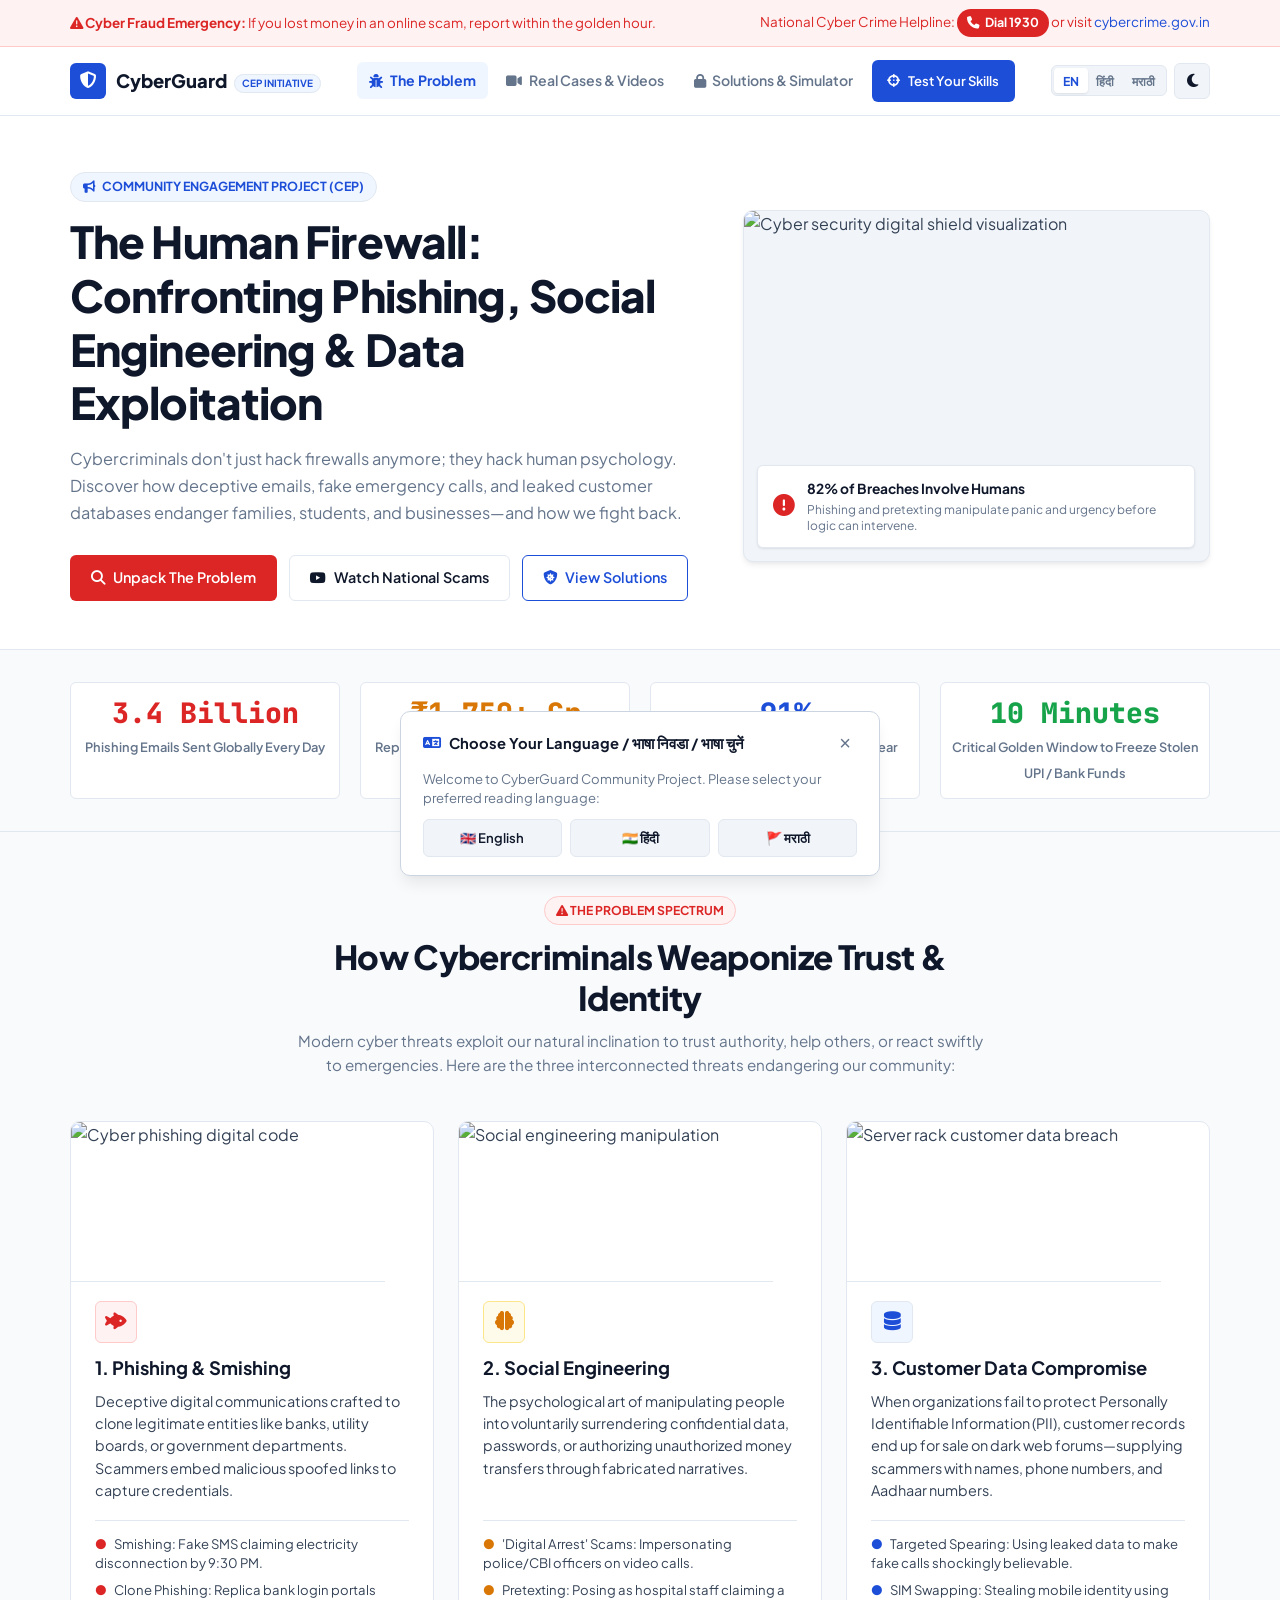
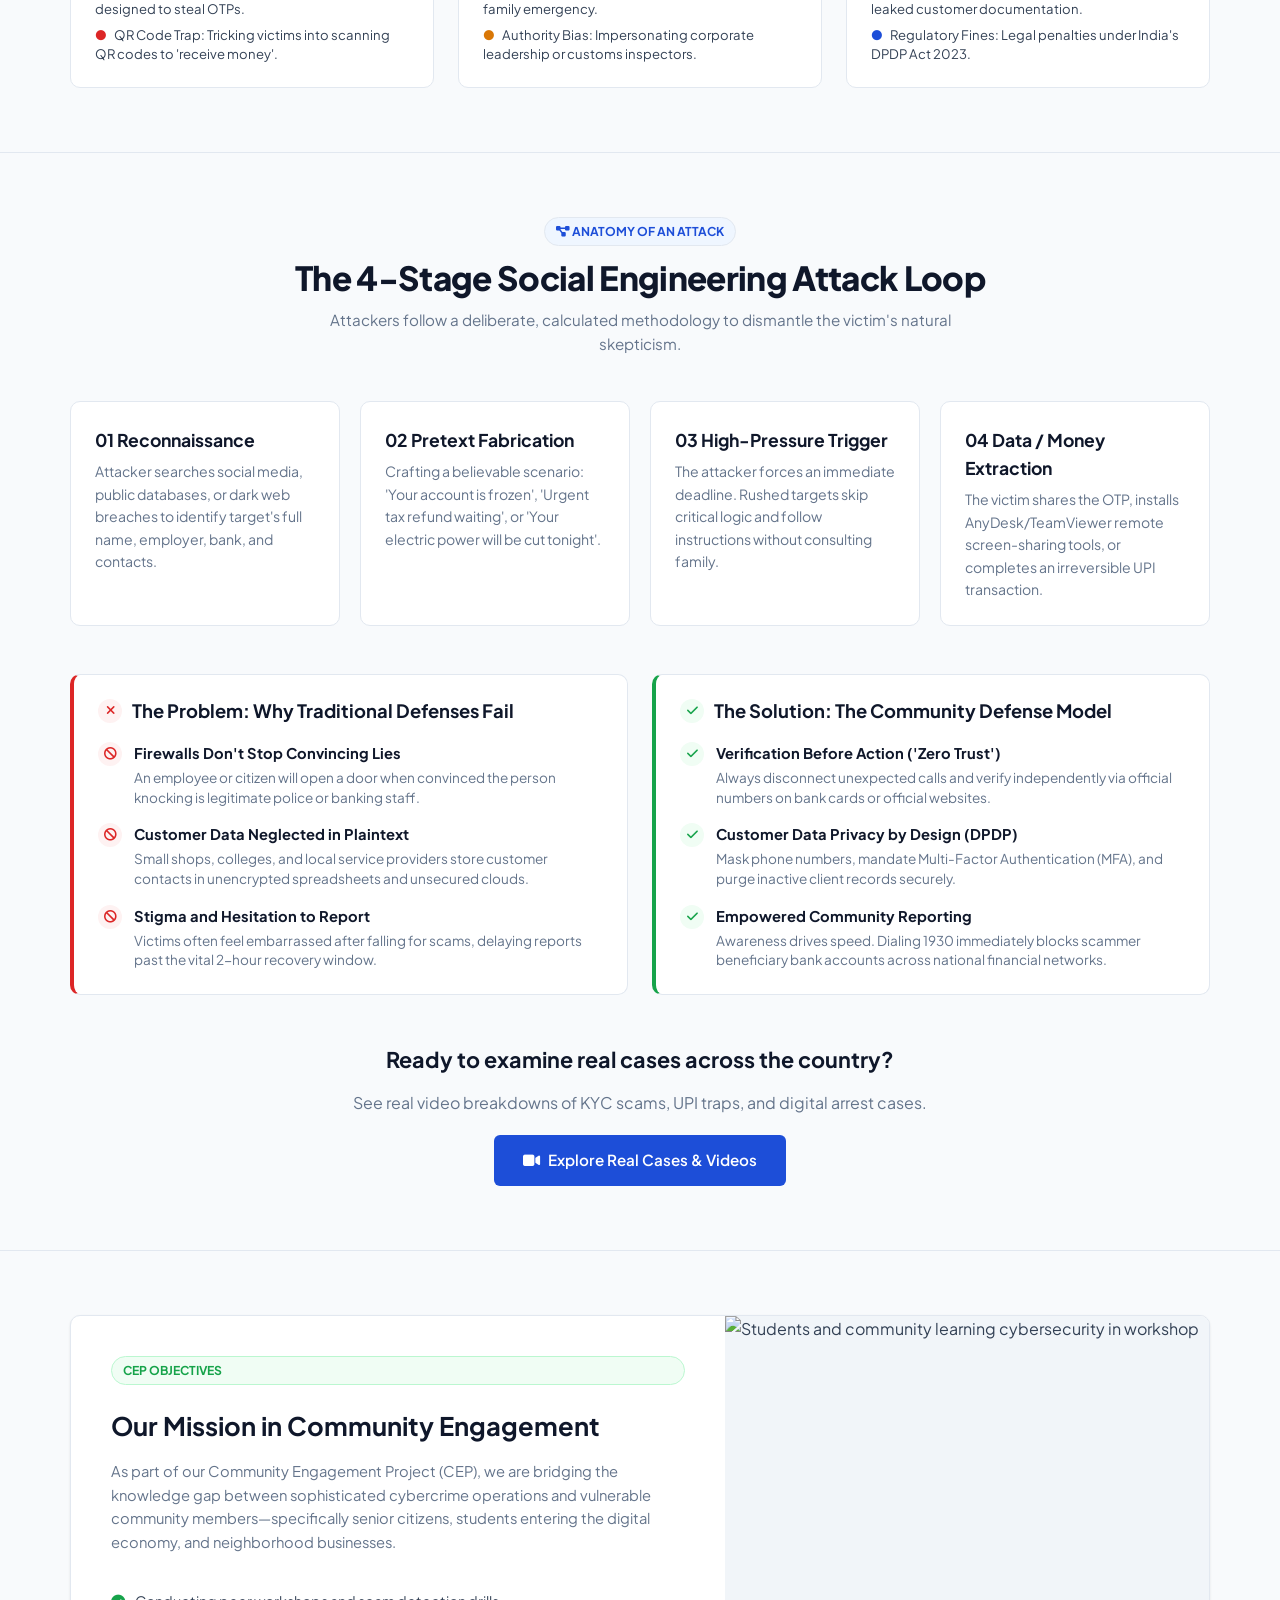
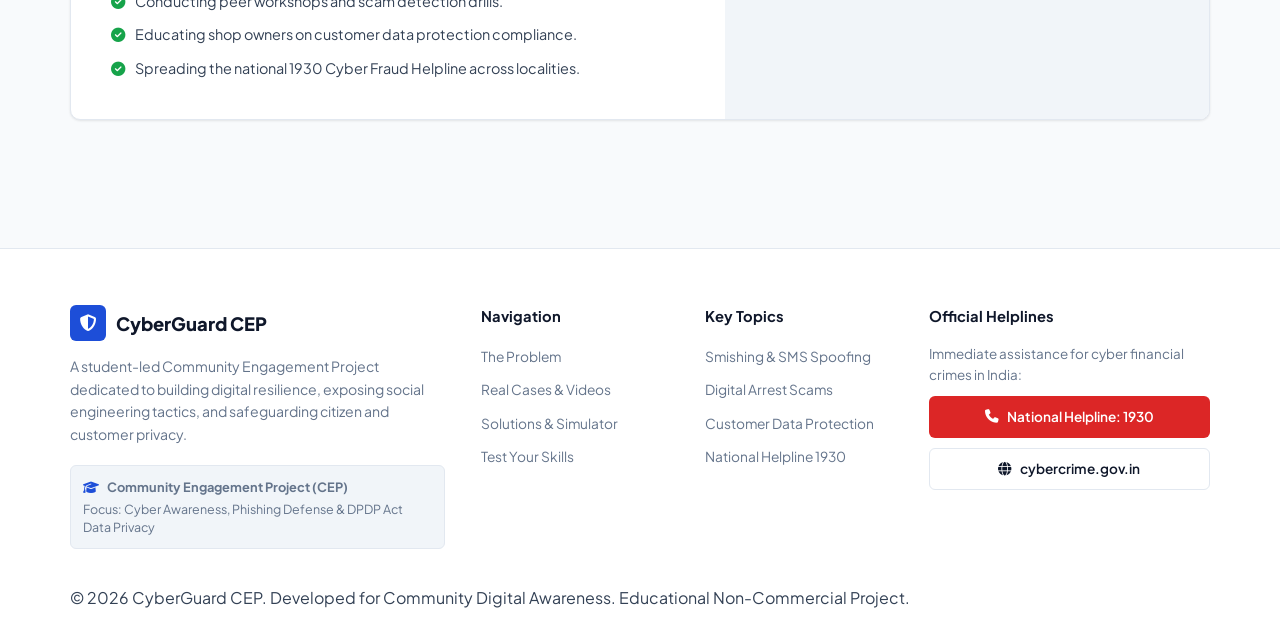
==== commit 5198365f: "Made correction for yt videos" ====
--- a/index.html
+++ b/index.html
@@ -141,7 +141,7 @@
       <div class="cards-grid">
         <!-- Threat 1: Phishing & Smishing -->
         <div class="card">
-          <img src="https://images.unsplash.com/photo-1550751827-4bd374c3f58b?auto=format&fit=crop&w=600&q=80" alt="Cyber phishing digital code" class="card-img-top">
+          <img src="https://images.unsplash.com/photo-1550751827-4bd374c3f58b?auto=format&fit=crop&w=600&q=80" alt="Cyber phishing digital code" class="card-img-top" loading="lazy">
           <div class="card-icon red">
             <i class="fa-solid fa-fish-fins"></i>
           </div>
@@ -164,7 +164,7 @@
 
         <!-- Threat 2: Social Engineering -->
         <div class="card">
-          <img src="https://images.unsplash.com/photo-1526374965328-7f61d4dc18c5?auto=format&fit=crop&w=600&q=80" alt="Social engineering manipulation" class="card-img-top">
+          <img src="https://images.unsplash.com/photo-1526374965328-7f61d4dc18c5?auto=format&fit=crop&w=600&q=80" alt="Social engineering manipulation" class="card-img-top" loading="lazy">
           <div class="card-icon amber">
             <i class="fa-solid fa-brain"></i>
           </div>
@@ -187,7 +187,7 @@
 
         <!-- Threat 3: Customer Data Compromise -->
         <div class="card">
-          <img src="https://images.unsplash.com/photo-1558494949-ef010cbdcc31?auto=format&fit=crop&w=600&q=80" alt="Server rack customer data breach" class="card-img-top">
+          <img src="https://images.unsplash.com/photo-1558494949-ef010cbdcc31?auto=format&fit=crop&w=600&q=80" alt="Server rack customer data breach" class="card-img-top" loading="lazy">
           <div class="card-icon blue">
             <i class="fa-solid fa-database"></i>
           </div>
@@ -222,7 +222,7 @@
         </p>
       </div>
 
-      <div style="display: grid; grid-template-columns: repeat(auto-fit, minmax(240px, 1fr)); gap: 1.25rem; margin-bottom: 3rem;">
+      <div class="step-grid">
         <div class="comp-box">
           <h4 style="font-size: 1.1rem; color: var(--text-main); margin-bottom: 0.4rem;" data-i18n="loop.s1.title">01 Reconnaissance</h4>
           <p style="font-size: 0.88rem; color: var(--text-muted);" data-i18n="loop.s1.desc">Attacker searches social media, public databases, or dark web breaches to identify target's full name, employer, bank, and contacts.</p>
--- a/css/style.css
+++ b/css/style.css
@@ -103,6 +103,8 @@
   scroll-behavior: smooth;
   font-size: 16px;
   -webkit-text-size-adjust: 100%;
+  overflow-x: hidden;
+  width: 100%;
 }
 
 body {
@@ -114,6 +116,7 @@
   min-height: 100vh;
   overflow-x: hidden;
   width: 100%;
+  position: relative;
 }
 
 a {
@@ -335,23 +338,45 @@
 
 .mobile-toggle {
   display: none;
+  position: relative;
   background-color: var(--bg-subtle);
   border: 1px solid var(--border-color);
   color: var(--text-main);
-  width: 36px;
-  height: 36px;
+  width: 44px;
+  height: 44px;
+  min-width: 44px;
+  min-height: 44px;
   border-radius: var(--radius-sm);
   align-items: center;
   justify-content: center;
-  font-size: 1.15rem;
+  font-size: 1.3rem;
   cursor: pointer;
   line-height: 1;
   flex-shrink: 0;
-  transition: background-color 0.2s ease;
+  transition: all 0.2s ease;
+  user-select: none;
+  -webkit-user-select: none;
+}
+
+/* Extended invisible touch hit area for mobile fingers (60px x 60px tap target) */
+.mobile-toggle::after {
+  content: '';
+  position: absolute;
+  top: -8px;
+  bottom: -8px;
+  left: -8px;
+  right: -8px;
 }
 
 .mobile-toggle:hover {
   background-color: var(--border-color);
+}
+
+.mobile-toggle:active {
+  transform: scale(0.92);
+  background-color: var(--primary-subtle);
+  border-color: var(--primary);
+  color: var(--primary);
 }
 
 /* --- BUTTONS --- */
@@ -639,6 +664,7 @@
   transition: border-color 0.2s ease, box-shadow 0.2s ease;
   display: flex;
   flex-direction: column;
+  overflow: hidden;
 }
 
 .card:hover {
@@ -1377,8 +1403,27 @@
   flex-shrink: 0;
 }
 
+/* --- STEP GRID & CARD UTILITIES --- */
+.step-grid {
+  display: grid;
+  grid-template-columns: repeat(auto-fit, minmax(240px, 1fr));
+  gap: 1.25rem;
+  margin-bottom: 3rem;
+}
+
+.risk-calc-card {
+  background-color: var(--bg-surface);
+  border: 1px solid var(--border-color);
+  border-radius: var(--radius-md);
+  padding: 2.25rem;
+  max-width: 820px;
+  margin: 0 auto;
+  box-shadow: var(--shadow-sm);
+}
+
 /* ==========================================================================
    DEVICES & BREAKPOINTS RESPONSIVENESS
+   Comprehensive Mobile & Multi-Device Optimization (320px - 4K)
    ========================================================================== */
 
 /* --- TABLETS & MEDIUM SCREENS (max-width: 992px) --- */
@@ -1452,14 +1497,19 @@
   .site-header {
     position: sticky;
     top: 0;
+    left: 0;
+    right: 0;
+    width: 100%;
     z-index: 2000;
   }
 
   .nav-wrapper {
+    position: static; /* Allows nav-links to span 100% of the site-header */
     height: 60px;
-  }
-
-  /* Robust Dropdown Navigation with high z-index and border */
+    padding: 0 0.5rem;
+  }
+
+  /* Full-width seamless dropdown navigation */
   .nav-links {
     display: none !important;
     position: absolute;
@@ -1468,17 +1518,21 @@
     right: 0;
     width: 100%;
     background-color: var(--bg-surface);
+    border-top: 1px solid var(--border-color);
     border-bottom: 2px solid var(--border-hover);
-    box-shadow: 0 14px 28px rgba(0, 0, 0, 0.2);
+    box-shadow: 0 16px 32px rgba(0, 0, 0, 0.18);
     flex-direction: column;
     padding: 1rem 1.25rem 1.5rem;
-    gap: 0.5rem;
+    gap: 0.6rem;
     z-index: 9999;
+    max-height: calc(100vh - 62px);
+    overflow-y: auto;
+    -webkit-overflow-scrolling: touch;
   }
 
   .nav-links.open {
     display: flex !important;
-    animation: navDropAnim 0.25s cubic-bezier(0.16, 1, 0.3, 1) forwards;
+    animation: navDropAnim 0.22s cubic-bezier(0.16, 1, 0.3, 1) forwards;
   }
 
   @keyframes navDropAnim {
@@ -1493,69 +1547,102 @@
   }
 
   .nav-link {
-    padding: 0.75rem 1rem;
+    padding: 0.8rem 1rem;
     font-size: 0.95rem;
     width: 100%;
     border-radius: var(--radius-sm);
     background-color: var(--bg-subtle);
+    border: 1px solid var(--border-color);
+    display: flex;
+    align-items: center;
+    gap: 0.65rem;
+    min-height: 44px;
+    box-sizing: border-box;
   }
 
   .nav-link:hover,
   .nav-link.active {
     background-color: var(--primary-subtle);
+    border-color: var(--primary);
+    color: var(--primary);
   }
 
   .nav-links .btn {
     width: 100%;
-    margin-top: 0.25rem;
+    margin-top: 0.4rem;
+    min-height: 44px;
+    justify-content: center;
   }
 
   .mobile-toggle {
     display: flex !important;
+    touch-action: manipulation;
   }
 
   .alert-strip {
     font-size: 0.78rem;
-    text-align: center;
+    padding: 0.45rem 0;
   }
 
   .alert-strip .container {
     justify-content: center;
     text-align: center;
-    gap: 0.35rem;
+    gap: 0.4rem;
+    flex-direction: column;
   }
 
   .problems-section {
-    padding: 3rem 0;
+    padding: 2.75rem 0;
   }
 
   .comparison-section {
-    padding: 3rem 0;
+    padding: 2.75rem 0;
+  }
+
+  .video-section {
+    padding: 2.75rem 0;
+  }
+
+  .step-grid {
+    grid-template-columns: 1fr;
+    gap: 1rem;
+    margin-bottom: 2rem;
   }
 
   .simulator-box {
     padding: 1.25rem 1rem;
+    border-radius: var(--radius-sm);
   }
 
   .sim-actions {
     flex-direction: column;
     width: 100%;
+    gap: 0.65rem;
   }
 
   .sim-actions .btn {
     width: 100%;
+    min-height: 44px;
   }
 
   .cards-grid {
     grid-template-columns: 1fr;
+    gap: 1.25rem;
   }
 
   .video-grid {
     grid-template-columns: 1fr;
+    gap: 1.25rem;
   }
 
   .case-breakdown {
     grid-template-columns: 1fr;
+    gap: 0.75rem;
+  }
+
+  .case-img-box {
+    min-height: 180px;
+    max-height: 220px;
   }
 
   .footer-grid {
@@ -1566,6 +1653,33 @@
   .calc-option-group {
     flex-direction: column;
     gap: 0.65rem;
+  }
+
+  .hero-actions {
+    flex-direction: column;
+    width: 100%;
+  }
+
+  .hero-actions .btn {
+    width: 100%;
+    min-height: 44px;
+  }
+
+  .hero-image-card img {
+    height: 220px;
+  }
+
+  .mission-card {
+    grid-template-columns: 1fr;
+  }
+
+  .mission-content {
+    padding: 1.75rem 1.25rem;
+  }
+
+  .mission-visual {
+    height: 220px;
+    min-height: 220px;
   }
 }
 
@@ -1575,12 +1689,21 @@
     padding: 0 1rem;
   }
 
+  .nav-wrapper {
+    gap: 0.35rem;
+  }
+
+  .brand-logo {
+    gap: 0.45rem;
+  }
+
   .brand-logo span {
-    font-size: 1rem;
+    font-size: 0.95rem;
+    font-weight: 700;
   }
 
   .brand-badge {
-    display: none; /* Hide badge on very narrow screens to keep space */
+    display: none !important; /* Hide badge on small screens so controls never wrap */
   }
 
   .brand-icon {
@@ -1589,56 +1712,84 @@
     font-size: 0.95rem;
   }
 
+  .nav-controls {
+    gap: 0.35rem;
+  }
+
+  .lang-switch {
+    padding: 1px;
+  }
+
   .lang-btn {
-    padding: 0.25rem 0.4rem;
+    padding: 0.22rem 0.38rem;
     font-size: 0.72rem;
-    min-width: 28px;
+    min-width: 26px;
   }
 
   .theme-toggle-btn {
-    width: 32px;
-    height: 32px;
-    font-size: 0.85rem;
+    width: 34px;
+    height: 34px;
+    font-size: 0.88rem;
+  }
+
+  .mobile-toggle {
+    width: 40px;
+    height: 40px;
+    min-width: 40px;
+    min-height: 40px;
+    font-size: 1.15rem;
   }
 
   .hero {
-    padding: 2.25rem 0 2rem;
+    padding: 2rem 0 1.75rem;
   }
 
   .hero-title {
-    font-size: 1.55rem;
+    font-size: clamp(1.45rem, 5.5vw, 1.85rem);
+    line-height: 1.25;
   }
 
   .hero-lead {
-    font-size: 0.92rem;
-  }
-
-  .hero-actions {
-    flex-direction: column;
-    width: 100%;
-  }
-
-  .hero-actions .btn {
-    width: 100%;
+    font-size: 0.9rem;
+    line-height: 1.55;
+    margin-bottom: 1.25rem;
+  }
+
+  .hero-image-card img {
+    height: 200px;
+  }
+
+  /* Image badge converts to clean card footer on small screens */
+  .image-overlay-badge {
+    position: static;
+    border-radius: 0;
+    border: none;
+    border-top: 1px solid var(--border-color);
+    padding: 0.75rem 0.85rem;
+    box-shadow: none;
   }
 
   .metrics-grid {
     grid-template-columns: 1fr;
-    gap: 0.75rem;
+    gap: 0.65rem;
   }
 
   .metric-item {
-    padding: 0.75rem;
+    padding: 0.75rem 0.65rem;
+  }
+
+  .metric-number {
+    font-size: 1.55rem;
+  }
+
+  .card {
+    padding: 1.25rem 1rem;
   }
 
   .card-img-top {
     height: 140px;
     width: calc(100% + 2rem);
-    margin: -1.25rem -1.25rem 1rem -1.25rem;
-  }
-
-  .card {
-    padding: 1.25rem 1rem;
+    margin: -1.25rem -1rem 1rem -1rem;
   }
 
   .comp-box {
@@ -1647,6 +1798,8 @@
 
   .emergency-card {
     padding: 1.25rem 1rem;
+    flex-direction: column;
+    text-align: center;
   }
 
   .emergency-number {
@@ -1655,6 +1808,45 @@
 
   .emergency-number-box {
     width: 100%;
+    padding: 0.75rem 1rem;
+  }
+
+  .risk-calc-card {
+    padding: 1.25rem 1rem;
+  }
+
+  #risk-calc-form .btn {
+    width: 100%;
+  }
+
+  .pillar-card {
+    padding: 1.25rem 1rem;
+  }
+
+  .pillar-num {
+    font-size: 1.5rem;
+    top: 0.75rem;
+    right: 0.85rem;
+    opacity: 0.45;
+  }
+
+  .mission-content {
+    padding: 1.5rem 1rem;
+  }
+
+  .mission-content h3 {
+    font-size: 1.35rem !important;
+  }
+
+  .mission-visual {
+    height: 200px;
+    min-height: 200px;
+    max-height: 200px;
+  }
+
+  .lang-toast-container {
+    width: calc(100% - 1.25rem);
+    bottom: 0.75rem;
   }
 
   .lang-toast {
@@ -1663,9 +1855,60 @@
 
   .lang-toast-options {
     flex-direction: column;
+    gap: 0.4rem;
   }
 
   .lang-toast-btn {
     width: 100%;
-  }
-}
+    min-height: 40px;
+  }
+}
+
+/* --- ULTRA NARROW SCREENS (max-width: 360px) --- */
+@media (max-width: 360px) {
+  .container {
+    padding: 0 0.75rem;
+  }
+
+  .brand-logo span {
+    font-size: 0.88rem;
+  }
+
+  .brand-icon {
+    width: 28px;
+    height: 28px;
+    font-size: 0.85rem;
+  }
+
+  .lang-btn {
+    padding: 0.18rem 0.28rem;
+    font-size: 0.68rem;
+    min-width: 22px;
+  }
+
+  .theme-toggle-btn {
+    width: 30px;
+    height: 30px;
+    font-size: 0.82rem;
+  }
+
+  .mobile-toggle {
+    width: 36px;
+    height: 36px;
+    min-width: 36px;
+    min-height: 36px;
+    font-size: 1.05rem;
+  }
+
+  .hero-title {
+    font-size: 1.35rem;
+  }
+
+  .section-title {
+    font-size: 1.28rem;
+  }
+
+  .card-title {
+    font-size: 1.05rem;
+  }
+}
